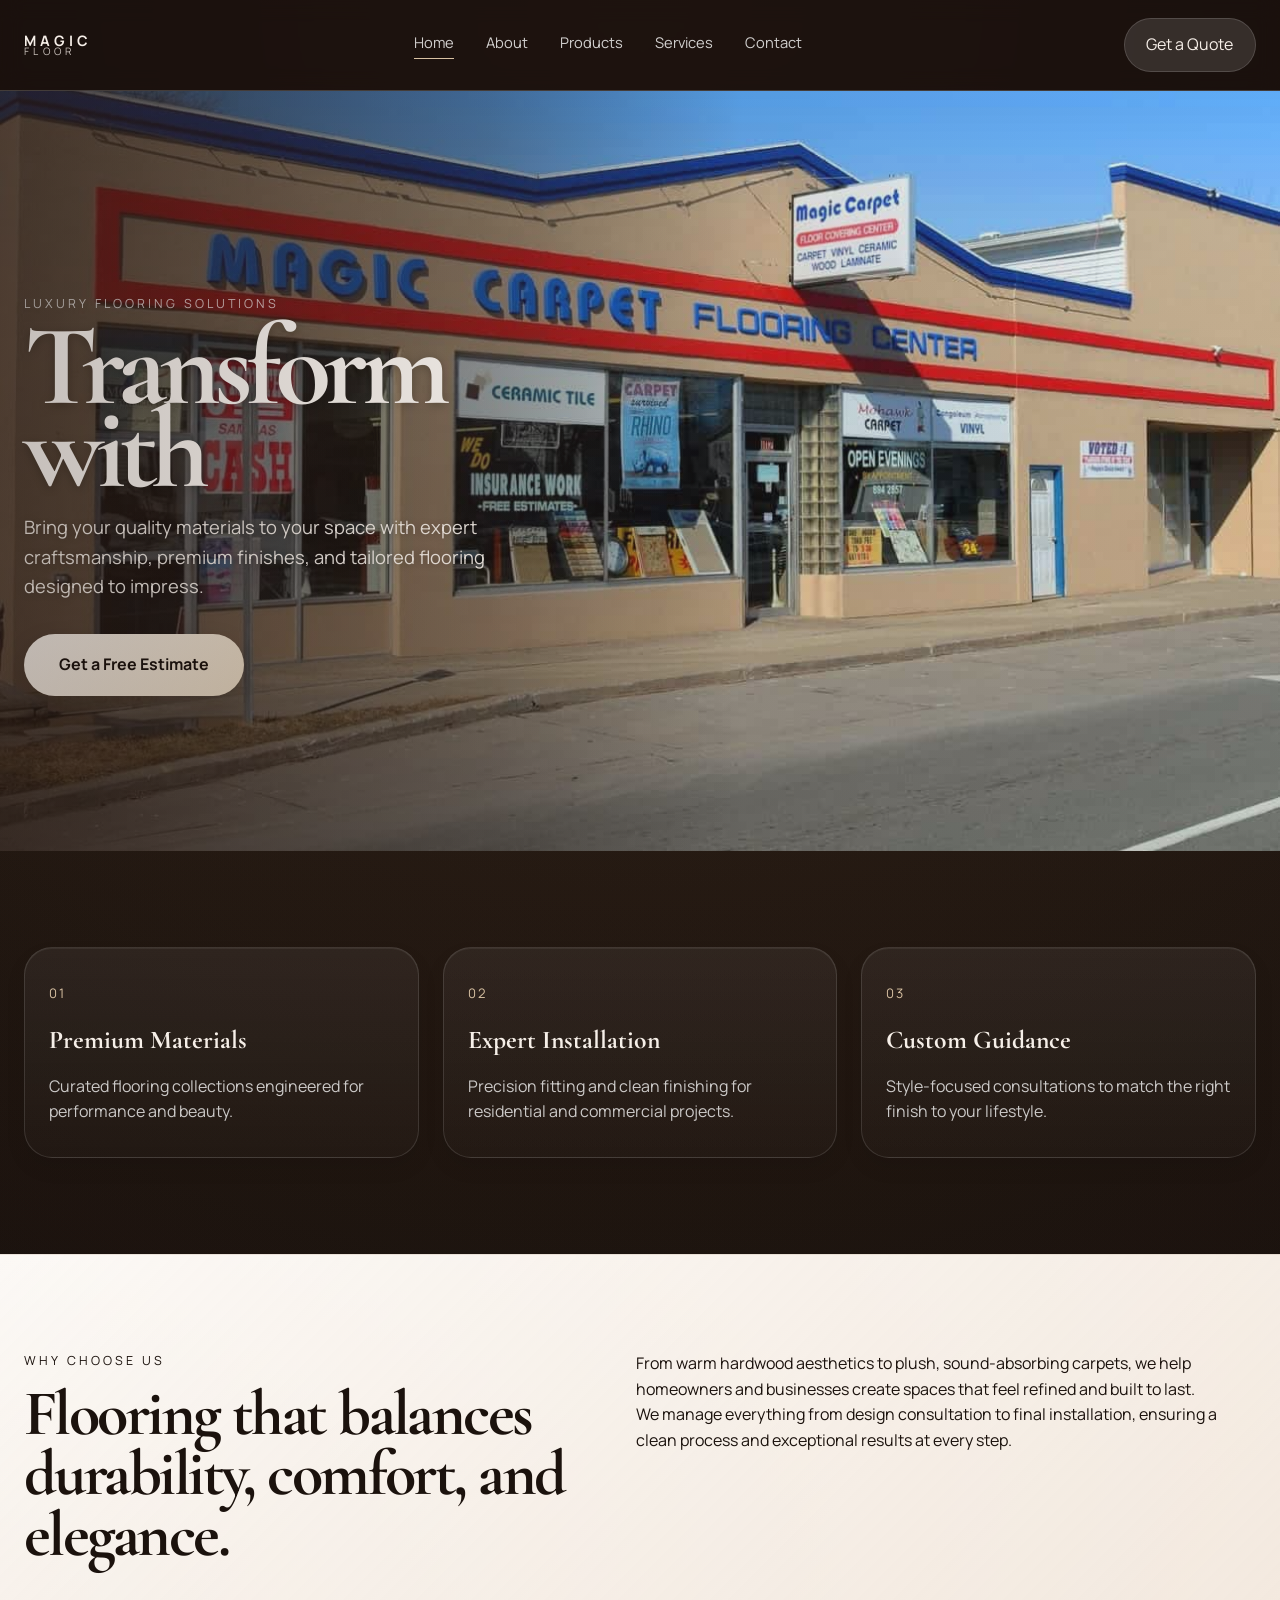
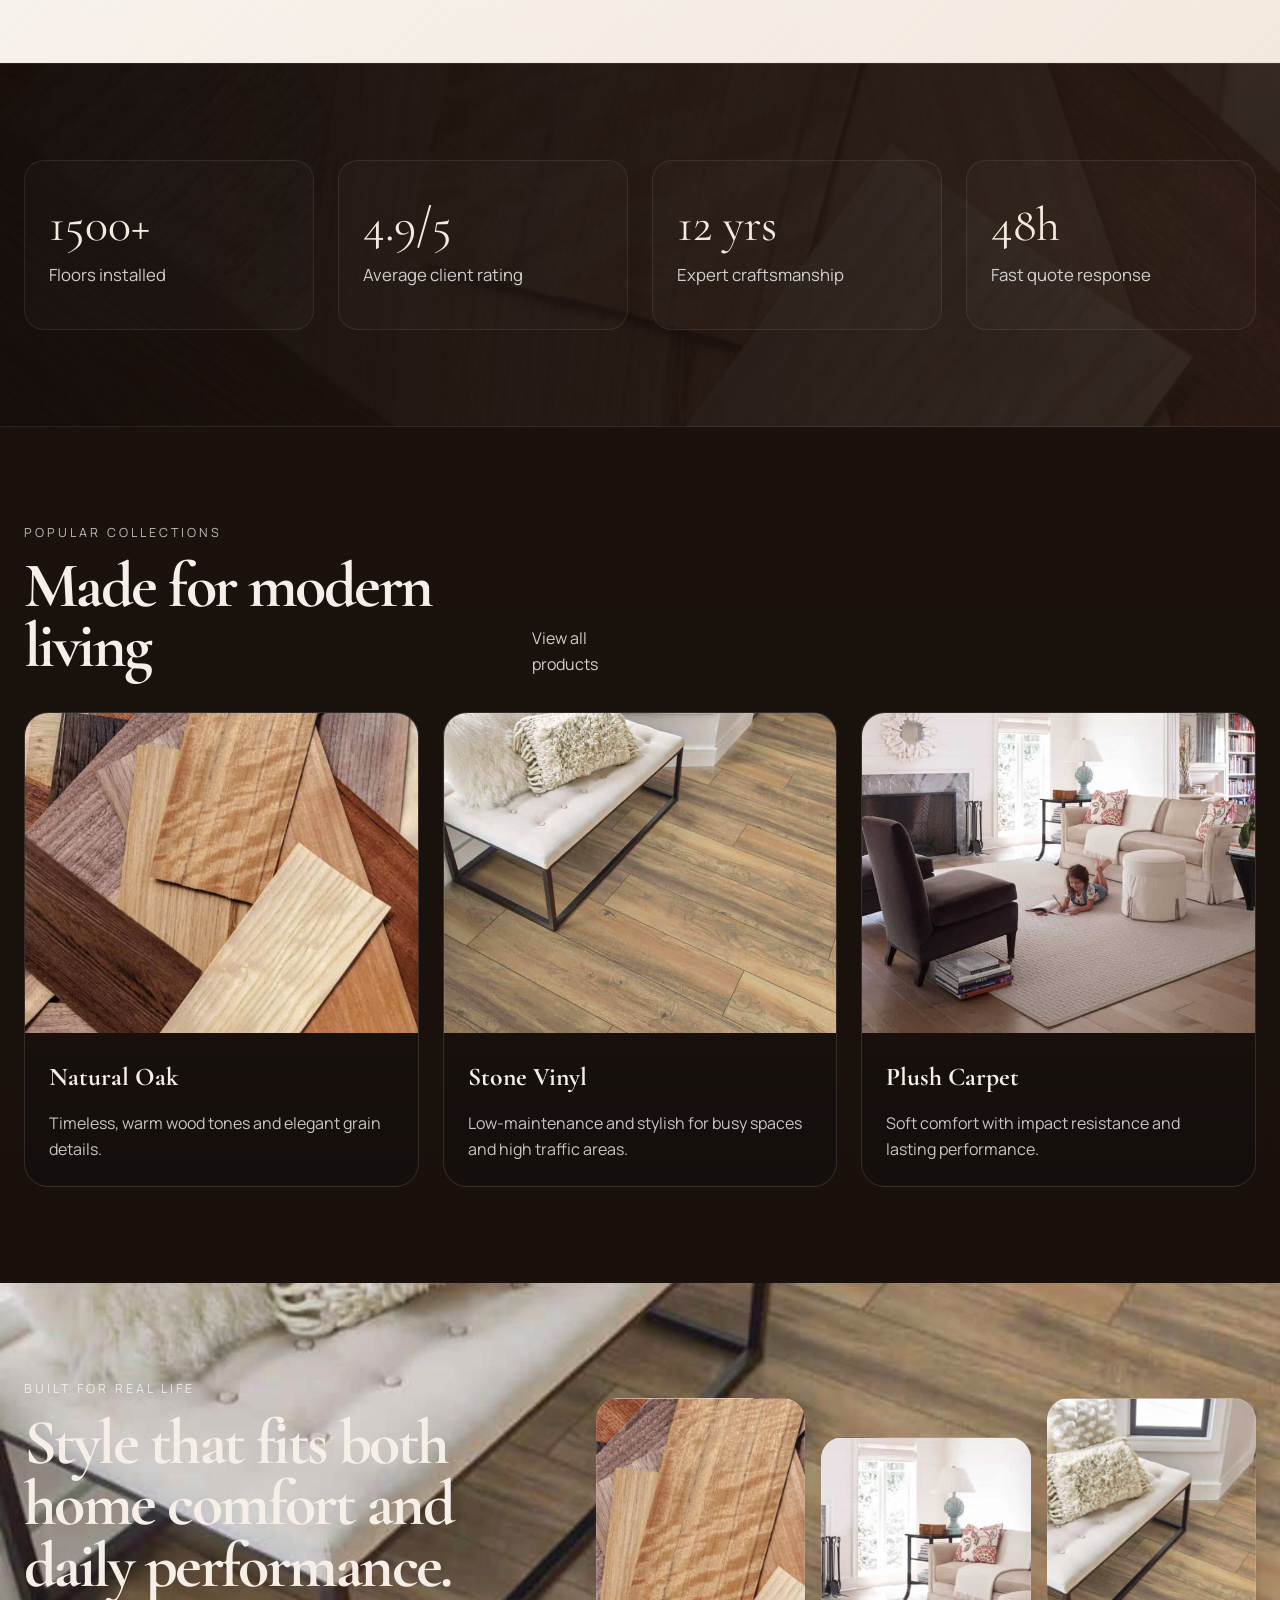
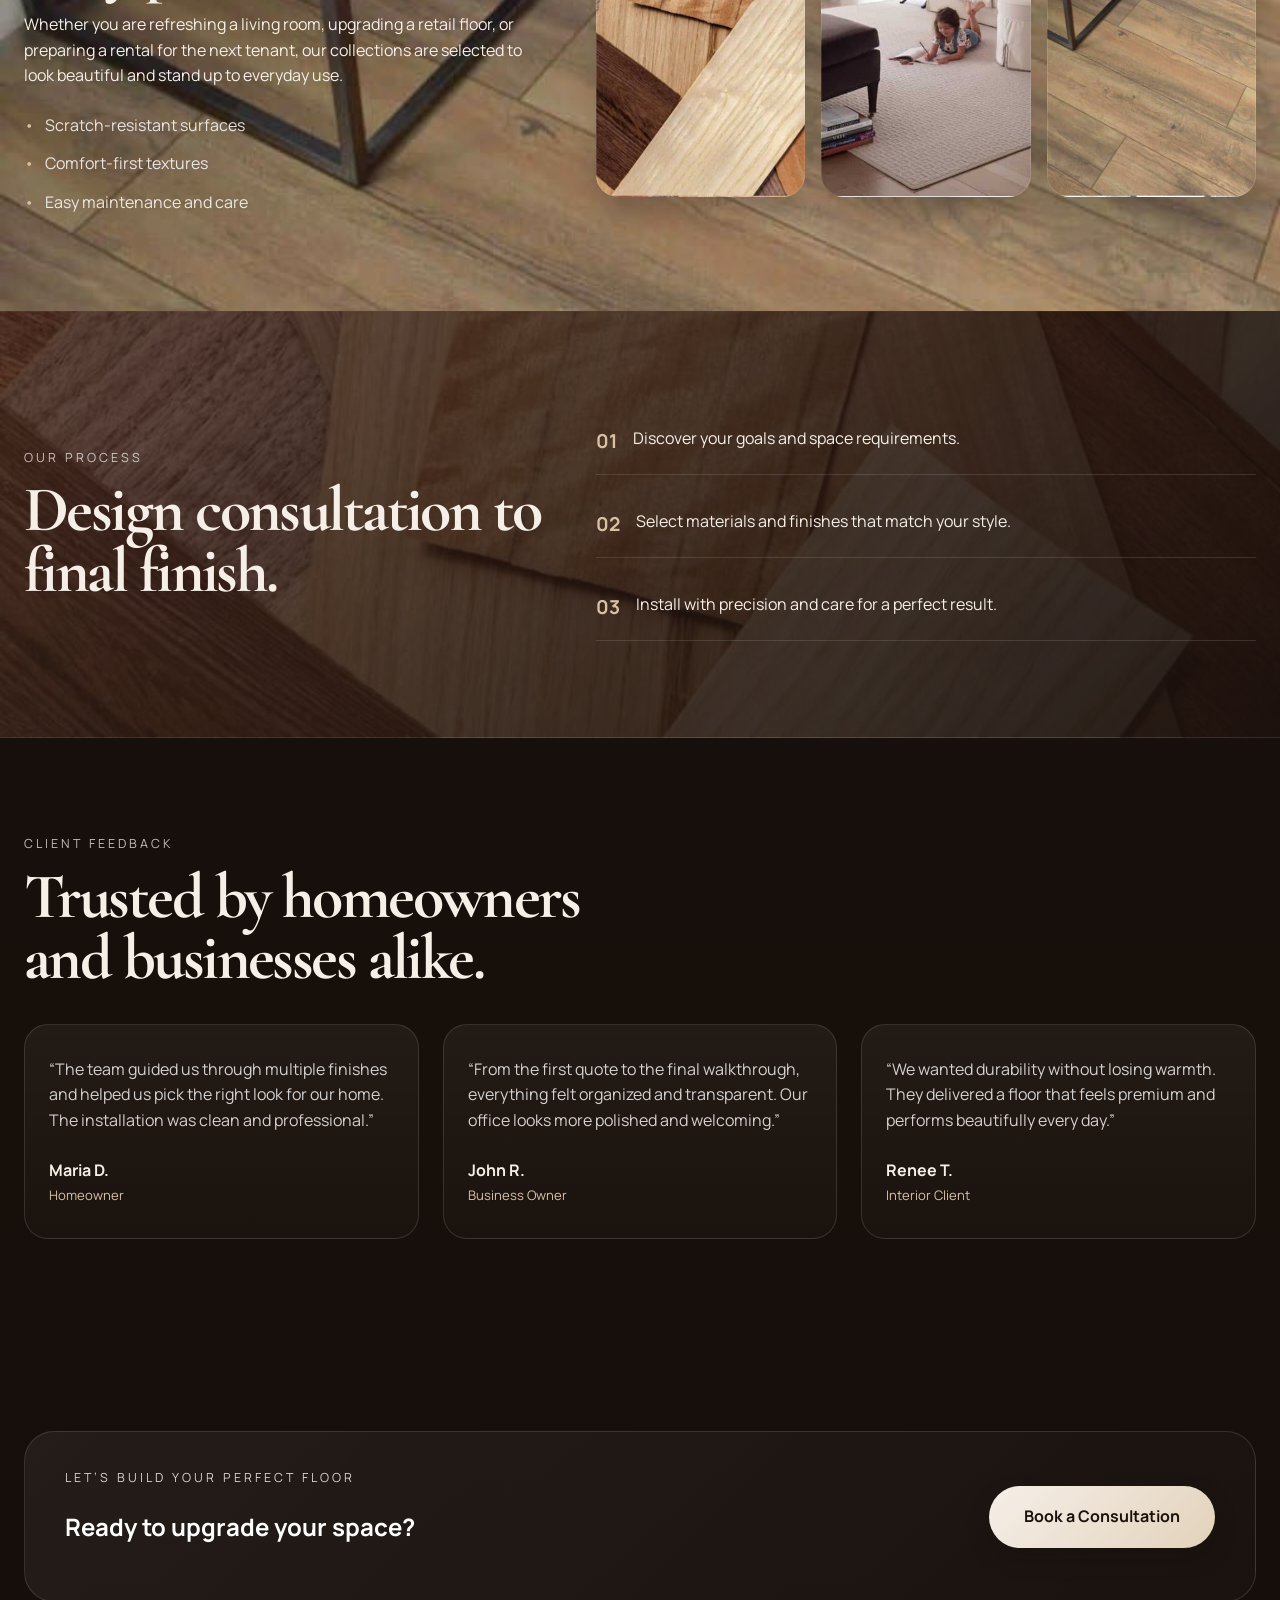
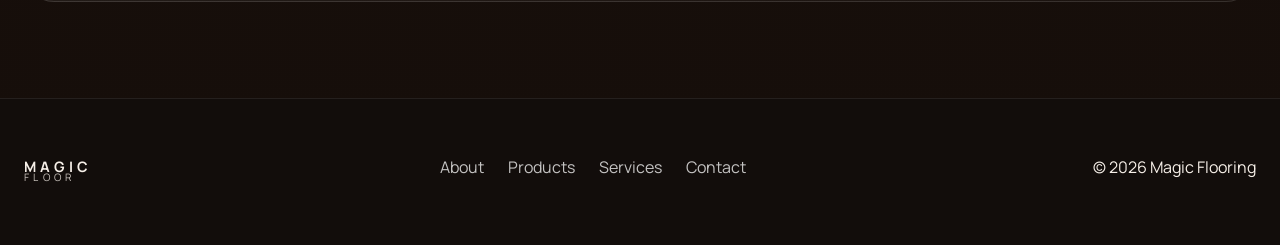
==== index.html @ 4ff49240 "Initial Magic Carpet Flooring website" ====
<!DOCTYPE html>
<html lang="en">
  <head>
    <meta charset="UTF-8" />
    <meta name="viewport" content="width=device-width, initial-scale=1.0" />
    <title>Magic Flooring | Premium Floors for Every Space</title>
    <meta
      name="description"
      content="Magic Flooring offers premium carpet, vinyl, hardwood, and laminate flooring solutions for residential and commercial spaces."
    />
    <link rel="preconnect" href="https://fonts.googleapis.com" />
    <link rel="preconnect" href="https://fonts.gstatic.com" crossorigin />
    <link
      href="https://fonts.googleapis.com/css2?family=Cormorant+Garamond:wght@400;500;600;700&family=Manrope:wght@400;500;600;700;800&display=swap"
      rel="stylesheet"
    />
    <link rel="stylesheet" href="styles.css" />
  </head>
  <body>
    <header class="site-header">
      <div class="container nav-wrap">
        <a href="index.html" class="brand" aria-label="Magic Flooring home">
          <span class="brand-mark">MAGIC</span>
          <span class="brand-sub">FLOOR</span>
        </a>

        <nav class="main-nav" aria-label="Main navigation">
          <a href="index.html" class="active">Home</a>
          <a href="about.html">About</a>
          <a href="products.html">Products</a>
          <a href="services.html">Services</a>
          <a href="contact.html">Contact</a>
        </nav>

        <a href="contact.html" class="button button--small">Get a Quote</a>
      </div>
    </header>

    <main>
      <section class="hero hero--home">
        <div class="container hero-grid">
          <div class="hero-copy">
            <p class="eyebrow">Luxury Flooring Solutions</p>
            <h1>
              Transform<br />
              <span>with</span>
            </h1>
            <p class="lead">
              Bring your quality materials to your space with expert craftsmanship,
              premium finishes, and tailored flooring designed to impress.
            </p>
            <div class="cta-row">
              <a href="contact.html" class="button button--primary">Get a Free Estimate</a>
            </div>
          </div>
          <div class="hero-visual" aria-hidden="true">
            <div class="hero-plate"></div>
          </div>
        </div>
      </section>

      <section class="features">
        <div class="container feature-grid">
          <article class="feature-card">
            <span class="feature-number">01</span>
            <h3>Premium Materials</h3>
            <p>Curated flooring collections engineered for performance and beauty.</p>
          </article>
          <article class="feature-card">
            <span class="feature-number">02</span>
            <h3>Expert Installation</h3>
            <p>Precision fitting and clean finishing for residential and commercial projects.</p>
          </article>
          <article class="feature-card">
            <span class="feature-number">03</span>
            <h3>Custom Guidance</h3>
            <p>Style-focused consultations to match the right finish to your lifestyle.</p>
          </article>
        </div>
      </section>

      <section class="section section--light">
        <div class="container intro-block">
          <div class="section-heading">
            <p class="eyebrow eyebrow--dark">Why choose us</p>
            <h2>Flooring that balances durability, comfort, and elegance.</h2>
          </div>
          <div class="intro-copy">
            <p>
              From warm hardwood aesthetics to plush, sound-absorbing carpets, we help
              homeowners and businesses create spaces that feel refined and built to last.
            </p>
            <p>
              We manage everything from design consultation to final installation, ensuring a
              clean process and exceptional results at every step.
            </p>
          </div>
        </div>
      </section>

      <section class="section stats-strip">
        <div class="container stats-grid">
          <div class="stat-box">
            <span>1500+</span>
            <p>Floors installed</p>
          </div>
          <div class="stat-box">
            <span>4.9/5</span>
            <p>Average client rating</p>
          </div>
          <div class="stat-box">
            <span>12 yrs</span>
            <p>Expert craftsmanship</p>
          </div>
          <div class="stat-box">
            <span>48h</span>
            <p>Fast quote response</p>
          </div>
        </div>
      </section>

      <section class="section">
        <div class="container">
          <div class="section-heading section-heading--split">
            <div>
              <p class="eyebrow">Popular collections</p>
              <h2>Made for modern living</h2>
            </div>
            <a href="products.html" class="text-link">View all products</a>
          </div>

          <div class="product-grid">
            <article class="product-card product-card--wood">
              <div class="product-image"></div>
              <div class="product-copy">
                <h3>Natural Oak</h3>
                <p>Timeless, warm wood tones and elegant grain details.</p>
              </div>
            </article>

            <article class="product-card product-card--stone">
              <div class="product-image"></div>
              <div class="product-copy">
                <h3>Stone Vinyl</h3>
                <p>Low-maintenance and stylish for busy spaces and high traffic areas.</p>
              </div>
            </article>

            <article class="product-card product-card--carpet">
              <div class="product-image"></div>
              <div class="product-copy">
                <h3>Plush Carpet</h3>
                <p>Soft comfort with impact resistance and lasting performance.</p>
              </div>
            </article>
          </div>
        </div>
      </section>

      <section class="section showcase-section">
        <div class="container showcase-grid">
          <div class="showcase-copy">
            <p class="eyebrow">Built for real life</p>
            <h2>Style that fits both home comfort and daily performance.</h2>
            <p>
              Whether you are refreshing a living room, upgrading a retail floor, or
              preparing a rental for the next tenant, our collections are selected to
              look beautiful and stand up to everyday use.
            </p>
            <ul class="mini-list">
              <li>Scratch-resistant surfaces</li>
              <li>Comfort-first textures</li>
              <li>Easy maintenance and care</li>
            </ul>
          </div>

          <div class="showcase-cards">
            <div class="showcase-card showcase-card--one"></div>
            <div class="showcase-card showcase-card--two"></div>
            <div class="showcase-card showcase-card--three"></div>
          </div>
        </div>
      </section>

      <section class="section section--dark">
        <div class="container split-panel">
          <div>
            <p class="eyebrow">Our process</p>
            <h2>Design consultation to final finish.</h2>
          </div>
          <ul class="process-list">
            <li><strong>01</strong> Discover your goals and space requirements.</li>
            <li><strong>02</strong> Select materials and finishes that match your style.</li>
            <li><strong>03</strong> Install with precision and care for a perfect result.</li>
          </ul>
        </div>
      </section>

      <section class="section testimonials-section">
        <div class="container">
          <div class="section-heading section-heading--split">
            <div>
              <p class="eyebrow">Client feedback</p>
              <h2>Trusted by homeowners and businesses alike.</h2>
            </div>
          </div>

          <div class="testimonial-grid">
            <article class="testimonial-card">
              <p>
                “The team guided us through multiple finishes and helped us pick the right
                look for our home. The installation was clean and professional.”
              </p>
              <div class="person">
                <strong>Maria D.</strong>
                <span>Homeowner</span>
              </div>
            </article>

            <article class="testimonial-card">
              <p>
                “From the first quote to the final walkthrough, everything felt organized and
                transparent. Our office looks more polished and welcoming.”
              </p>
              <div class="person">
                <strong>John R.</strong>
                <span>Business Owner</span>
              </div>
            </article>

            <article class="testimonial-card">
              <p>
                “We wanted durability without losing warmth. They delivered a floor that feels
                premium and performs beautifully every day.”
              </p>
              <div class="person">
                <strong>Renee T.</strong>
                <span>Interior Client</span>
              </div>
            </article>
          </div>
        </div>
      </section>

      <section class="section">
        <div class="container cta-banner">
          <div>
            <p class="eyebrow eyebrow--dark">Let’s build your perfect floor</p>
            <h2>Ready to upgrade your space?</h2>
          </div>
          <a href="contact.html" class="button button--primary">Book a Consultation</a>
        </div>
      </section>
    </main>

    <footer class="site-footer">
      <div class="container footer-wrap">
        <div>
          <a href="index.html" class="brand brand--footer">
            <span class="brand-mark">MAGIC</span>
            <span class="brand-sub">FLOOR</span>
          </a>
        </div>

        <div class="footer-links">
          <a href="about.html">About</a>
          <a href="products.html">Products</a>
          <a href="services.html">Services</a>
          <a href="contact.html">Contact</a>
        </div>

        <p>© <span id="year"></span> Magic Flooring</p>
      </div>
    </footer>

    <script src="script.js"></script>
  </body>
</html>
---- styles.css ----
:root {
  --bg-dark: #1b120d;
  --bg-deep: #150d0a;
  --bg-soft: #f4efe9;
  --bg-warm: #e9dcc7;
  --card: rgba(255, 255, 255, 0.08);
  --panel: #efe7df;
  --text: #f6efe8;
  --text-dark: #1b120d;
  --muted: #dccbb7;
  --line: rgba(255, 255, 255, 0.18);
  --gold: #d9c2a3;
  --gold-strong: #cfad7d;
  --accent: #d9c0a0;
  --button: #f4efe8;
  --shadow: rgba(17, 9, 7, 0.28);
  --max-width: 1240px;
}

* {
  box-sizing: border-box;
}

html {
  scroll-behavior: smooth;
}

body {
  margin: 0;
  background:
    radial-gradient(circle at top, rgba(182, 132, 86, 0.18), transparent 29%),
    linear-gradient(180deg, #1d140f 0%, #160e0a 100%);
  color: var(--text);
  font-family: "Manrope", sans-serif;
  line-height: 1.6;
}

a {
  color: inherit;
  text-decoration: none;
}

img {
  max-width: 100%;
  display: block;
}

button,
input,
select,
textarea {
  font: inherit;
}

.container {
  width: min(var(--max-width), calc(100% - 3rem));
  margin: 0 auto;
}

.narrow {
  max-width: 900px;
}

.site-header {
  position: sticky;
  top: 0;
  z-index: 20;
  background: rgba(20, 12, 10, 0.72);
  backdrop-filter: blur(10px);
  border-bottom: 1px solid var(--line);
}

.nav-wrap {
  display: flex;
  align-items: center;
  justify-content: space-between;
  min-height: 90px;
  gap: 1.5rem;
}

.brand {
  display: inline-flex;
  flex-direction: column;
  line-height: 0.85;
  letter-spacing: 0.08em;
}

.brand-mark {
  font-size: clamp(0.9rem, 1vw, 1.15rem);
  font-weight: 700;
  letter-spacing: 0.28em;
}

.brand-sub {
  font-size: clamp(0.52rem, 0.8vw, 0.7rem);
  letter-spacing: 0.42em;
  opacity: 0.8;
}

.main-nav {
  display: flex;
  align-items: center;
  gap: 2rem;
  font-size: 0.92rem;
  color: rgba(255, 255, 255, 0.8);
}

.main-nav a {
  position: relative;
  padding-bottom: 4px;
}

.main-nav a::after {
  content: "";
  position: absolute;
  left: 0;
  bottom: 0;
  width: 100%;
  height: 1px;
  background: var(--gold);
  transform: scaleX(0);
  transform-origin: center;
  transition: transform 0.2s ease;
}

.main-nav a:hover::after,
.main-nav a.active::after {
  transform: scaleX(1);
}

.main-nav a:hover,
.footer-links a:hover,
.text-link:hover {
  color: var(--gold);
}

.button {
  display: inline-flex;
  align-items: center;
  justify-content: center;
  border-radius: 999px;
  transition: transform 0.2s ease, box-shadow 0.2s ease, background 0.2s ease;
  cursor: pointer;
}

.button:hover {
  transform: translateY(-2px) scale(1.01);
  box-shadow: 0 16px 28px rgba(18, 10, 7, 0.18);
}

.button--small {
  padding: 0.8rem 1.35rem;
  background: rgba(255, 255, 255, 0.12);
  border: 1px solid rgba(255, 255, 255, 0.15);
}

.button--small:hover {
  background: rgba(219, 184, 142, 0.16);
}

.button--primary {
  background: linear-gradient(135deg, #f6efe8 0%, #e2d2bb 100%);
  color: var(--text-dark);
  font-weight: 700;
  padding: 1.15rem 2.2rem;
  box-shadow: 0 10px 24px rgba(15, 9, 7, 0.18);
}

.button--primary:hover {
  background: linear-gradient(135deg, #ffffff 0%, #ebd7b5 100%);
}

.eyebrow {
  margin: 0 0 0.8rem;
  font-size: 0.78rem;
  letter-spacing: 0.24em;
  text-transform: uppercase;
  color: rgba(255, 255, 255, 0.72);
}

.eyebrow--dark {
  color: rgba(27, 18, 13, 0.68);
}

.hero {
  position: relative;
  overflow: hidden;
  background:
    linear-gradient(90deg, rgba(43, 28, 21, 0.72), rgba(39, 28, 22, 0.4) 38%, rgba(39, 28, 22, 0.12) 58%, rgba(39, 28, 22, 0.02)),
    linear-gradient(180deg, rgba(255, 255, 255, 0.08), rgba(17, 10, 8, 0.12)),
    url("assets/storefront.jpg") center/cover no-repeat;
  min-height: 760px;
}

.hero::before {
  content: "";
  position: absolute;
  inset: 0;
  background: linear-gradient(90deg, rgba(28, 18, 15, 0.26), transparent 58%);
  pointer-events: none;
}

.hero-grid {
  display: grid;
  align-items: center;
  grid-template-columns: 1.1fr 0.9fr;
  min-height: 760px;
  gap: 3rem;
}

.hero-copy {
  max-width: 560px;
  padding-top: 3rem;
}

.hero-copy h1 {
  margin: 0;
  font-family: "Cormorant Garamond", serif;
  font-size: clamp(5rem, 9vw, 10.5rem);
  line-height: 0.7;
  letter-spacing: -0.06em;
  font-weight: 700;
  color: #fffaf5;
  text-shadow: 0 2px 10px rgba(14, 9, 7, 0.28);
}

.hero-copy h1 span {
  display: inline-block;
  margin-top: 0.2rem;
}

.lead {
  max-width: 540px;
  margin-top: 1.4rem;
  color: rgba(255, 248, 242, 0.92);
  font-size: 1.15rem;
  text-shadow: 0 1px 8px rgba(14, 9, 7, 0.24);
}

.cta-row {
  margin-top: 2rem;
}

.hero-visual {
  position: relative;
  display: flex;
  justify-content: center;
  align-items: flex-end;
  min-height: 560px;
  opacity: 0;
  pointer-events: none;
}

.hero-plate {
  display: none;
}

.features,
.section {
  position: relative;
  padding: 6rem 0;
}

.features {
  background: linear-gradient(180deg, rgba(26, 18, 14, 0.15), rgba(26, 18, 14, 0.35));
}

.feature-grid,
.values-grid,
.services-grid {
  display: grid;
  grid-template-columns: repeat(3, minmax(0, 1fr));
  gap: 1.5rem;
}

.feature-card,
.value-card,
.service-card {
  background: linear-gradient(180deg, rgba(255, 255, 255, 0.06), rgba(255, 255, 255, 0.02));
  border: 1px solid rgba(255, 255, 255, 0.12);
  border-radius: 28px;
  padding: 2rem 1.5rem;
  box-shadow: inset 0 1px 0 rgba(255, 255, 255, 0.06), 0 10px 20px rgba(15, 9, 7, 0.08);
  transition: transform 0.25s ease, box-shadow 0.25s ease, border-color 0.25s ease;
}

.feature-card:hover,
.value-card:hover,
.service-card:hover,
.product-card:hover,
.catalog-card:hover,
.contact-form:hover,
.info-card:hover,
.cta-banner:hover {
  transform: translateY(-6px);
  border-color: rgba(217, 194, 163, 0.65);
  box-shadow: 0 22px 38px rgba(0, 0, 0, 0.16);
}

.feature-number {
  display: inline-block;
  margin-bottom: 1rem;
  font-size: 0.82rem;
  letter-spacing: 0.16em;
  color: var(--gold);
}

.feature-card h3,
.value-card h3,
.service-card h3,
.product-copy h3,
.catalog-card h3,
.info-card h3 {
  margin: 0 0 0.8rem;
  font-size: clamp(1.5rem, 2vw, 2.05rem);
  font-family: "Cormorant Garamond", serif;
  font-weight: 700;
}

.feature-card p,
.value-card p,
.service-card p,
.product-copy p,
.catalog-card p,
.intro-copy p,
.contact-info li,
.service-process li,
.info-card p {
  margin: 0;
  color: rgba(255, 255, 255, 0.76);
}

.section--light {
  background:
    linear-gradient(135deg, rgba(255, 255, 255, 0.58), rgba(243, 233, 223, 0.94)),
    linear-gradient(180deg, #f7f0e8 0%, #efe3d6 100%);
  color: var(--text-dark);
  border-top: 1px solid rgba(90, 64, 40, 0.08);
  border-bottom: 1px solid rgba(90, 64, 40, 0.08);
}

.section--light p,
.section--light li,
.section--light h2,
.section--light h3 {
  color: var(--text-dark);
}

.stats-strip {
  background:
    linear-gradient(90deg, rgba(20, 13, 10, 0.96), rgba(33, 22, 17, 0.9)),
    url("assets/wood-samples.jpg") center/cover no-repeat;
  border-top: 1px solid rgba(255, 255, 255, 0.08);
  border-bottom: 1px solid rgba(255, 255, 255, 0.08);
}

.stats-grid {
  display: grid;
  grid-template-columns: repeat(4, minmax(0, 1fr));
  gap: 1.5rem;
}

.stat-box {
  padding: 2.5rem 1.5rem;
  background: rgba(255, 255, 255, 0.02);
  border: 1px solid rgba(255, 255, 255, 0.08);
  border-radius: 20px;
  text-align: left;
  transition: transform 0.25s ease, border-color 0.25s ease, box-shadow 0.25s ease;
}

.stat-box:hover {
  transform: translateY(-4px);
  border-color: rgba(217, 194, 163, 0.6);
  box-shadow: 0 18px 30px rgba(0, 0, 0, 0.18);
}

.stat-box span {
  display: block;
  font-size: clamp(2.1rem, 4vw, 3rem);
  font-family: "Cormorant Garamond", serif;
  color: #f4ebdf;
  line-height: 1;
  margin-bottom: 0.8rem;
}

.stat-box p {
  margin: 0;
  color: rgba(255, 255, 255, 0.78);
  font-size: 1.05rem;
}

.intro-block {
  display: grid;
  grid-template-columns: 1fr 1.1fr;
  gap: 3rem;
  align-items: start;
}

.section-heading {
  max-width: 620px;
}

.section-heading h2,
.service-process h2,
.split-panel h2,
.page-hero h1,
.contact-info h3 {
  margin: 0;
  font-family: "Cormorant Garamond", serif;
  font-size: clamp(2.8rem, 5vw, 4.5rem);
  line-height: 0.95;
  letter-spacing: -0.04em;
}

.section-heading--split {
  display: flex;
  align-items: end;
  justify-content: space-between;
  gap: 1rem;
  margin-bottom: 2.2rem;
}

.text-link {
  color: var(--text);
  opacity: 0.85;
}

.product-grid {
  display: grid;
  grid-template-columns: repeat(3, minmax(0, 1fr));
  gap: 1.5rem;
}

.product-card,
.catalog-card {
  overflow: hidden;
  background: linear-gradient(180deg, rgba(31, 22, 17, 0.94), rgba(20, 14, 12, 1));
  border: 1px solid rgba(255, 255, 255, 0.12);
  border-radius: 24px;
  transition: transform 0.25s ease, box-shadow 0.25s ease, border-color 0.25s ease;
}

.product-image {
  height: 320px;
  background-size: cover;
  background-position: center;
  transition: transform 0.35s ease, filter 0.35s ease;
}

.product-card:hover .product-image,
.catalog-card:hover .catalog-visual {
  transform: scale(1.04);
  filter: saturate(1.08);
}

.product-card--wood .product-image {
  background-image: url("assets/wood-samples.jpg");
}

.product-card--stone .product-image {
  background-image: url("assets/laminate-closeup.jpg");
}

.product-card--carpet .product-image {
  background-image: url("assets/living-room-rug.jpg");
}

.product-copy {
  padding: 1.5rem;
}

.section--dark {
  background:
    linear-gradient(135deg, rgba(53, 32, 22, 0.68), rgba(23, 15, 12, 0.94)),
    url("assets/wood-samples.jpg") center/cover no-repeat;
  color: var(--text);
  border-top: 1px solid rgba(255, 255, 255, 0.08);
  border-bottom: 1px solid rgba(255, 255, 255, 0.08);
}

.split-panel {
  display: grid;
  grid-template-columns: 0.9fr 1.1fr;
  gap: 2rem;
  align-items: center;
}

.process-list {
  list-style: none;
  margin: 0;
  padding: 0;
  display: grid;
  gap: 1rem;
}

.process-list li {
  display: flex;
  gap: 1rem;
  align-items: start;
  padding: 1.1rem 0;
  border-bottom: 1px solid rgba(255, 255, 255, 0.12);
}

.process-list strong {
  color: var(--gold);
  font-size: 1.2rem;
}

.cta-banner {
  display: flex;
  align-items: center;
  justify-content: space-between;
  gap: 2rem;
  padding: 2.2rem 2.5rem;
  border-radius: 30px;
  background: linear-gradient(135deg, rgba(255, 255, 255, 0.06), rgba(255, 255, 255, 0.02));
  border: 1px solid rgba(255, 255, 255, 0.12);
  color: #fff;
  transition: transform 0.25s ease, box-shadow 0.25s ease, border-color 0.25s ease;
}

.cta-banner .eyebrow {
  color: rgba(255, 255, 255, 0.8);
}

.cta-banner h2 {
  color: #fff;
}

.site-footer {
  padding: 2.5rem 0 3rem;
  background: #120d0b;
  border-top: 1px solid rgba(255, 255, 255, 0.08);
}

.footer-wrap {
  display: flex;
  align-items: center;
  justify-content: space-between;
  gap: 1.5rem;
}

.footer-links {
  display: flex;
  align-items: center;
  gap: 1.5rem;
  color: rgba(255, 255, 255, 0.75);
}

.page-hero {
  position: relative;
  padding: 7rem 0 4rem;
  background:
    linear-gradient(135deg, rgba(22, 14, 10, 0.82), rgba(22, 14, 10, 0.58)),
    url("assets/living-room-rug.jpg") center/cover no-repeat;
  border-bottom: 1px solid rgba(255, 255, 255, 0.08);
}

.page-hero::before {
  content: "";
  position: absolute;
  inset: 0;
  background: linear-gradient(90deg, rgba(196, 144, 94, 0.06), transparent 35%, rgba(196, 144, 94, 0.12));
}

.page-hero > .container {
  position: relative;
  z-index: 1;
}

.page-hero h1 {
  max-width: 760px;
}

.two-column,
.contact-layout {
  display: grid;
  grid-template-columns: 0.9fr 1.1fr;
  gap: 2.5rem;
  align-items: start;
}

.values-grid {
  grid-template-columns: repeat(3, minmax(0, 1fr));
}

.metrics-grid {
  display: grid;
  grid-template-columns: repeat(3, minmax(0, 1fr));
  gap: 2rem;
}

.metrics-grid span {
  display: block;
  font-size: clamp(2.5rem, 5vw, 4rem);
  font-family: "Cormorant Garamond", serif;
  color: var(--gold);
  line-height: 1;
  margin-bottom: 0.8rem;
}

.showcase-section {
  background:
    linear-gradient(180deg, rgba(30, 22, 18, 0.1), rgba(30, 22, 18, 0.2)),
    url("assets/laminate-closeup.jpg") center/cover no-repeat;
}

.showcase-grid {
  display: grid;
  grid-template-columns: 0.9fr 1.1fr;
  gap: 2rem;
  align-items: center;
}

.showcase-copy {
  max-width: 520px;
}

.showcase-copy h2 {
  margin: 0 0 1rem;
  font-family: "Cormorant Garamond", serif;
  font-size: clamp(2.8rem, 5vw, 4.2rem);
  line-height: 0.96;
  letter-spacing: -0.04em;
}

.mini-list {
  list-style: none;
  padding: 0;
  margin: 1.5rem 0 0;
  display: grid;
  gap: 0.8rem;
  color: rgba(255, 255, 255, 0.84);
}

.mini-list li::before {
  content: "•";
  color: var(--gold);
  margin-right: 0.7rem;
}

.showcase-cards {
  display: grid;
  grid-template-columns: repeat(3, minmax(0, 1fr));
  gap: 1rem;
}

.showcase-card {
  min-height: 360px;
  border-radius: 22px;
  background-size: cover;
  background-position: center;
  border: 1px solid rgba(255, 255, 255, 0.12);
  box-shadow: 0 20px 30px rgba(0, 0, 0, 0.18);
  transition: transform 0.3s ease, box-shadow 0.3s ease;
}

.showcase-card:hover {
  transform: translateY(-6px);
  box-shadow: 0 24px 36px rgba(0, 0, 0, 0.22);
}

.showcase-card--one {
  background-image: url("assets/wood-samples.jpg");
}

.showcase-card--two {
  background-image: url("assets/living-room-rug.jpg");
  margin-top: 2.4rem;
}

.showcase-card--three {
  background-image: url("assets/laminate-closeup.jpg");
}

.product-list {
  display: grid;
  gap: 1.5rem;
}

.catalog-card {
  display: grid;
  grid-template-columns: minmax(200px, 320px) 1fr;
  min-height: 220px;
}

.catalog-visual {
  min-height: 220px;
  background-size: cover;
  background-position: center;
}

.catalog-visual--oak {
  background-image: url("assets/wood-samples.jpg");
}

.catalog-visual--vinyl {
  background-image: url("assets/laminate-closeup.jpg");
}

.catalog-visual--laminate {
  background-image: url("assets/wood-samples.jpg");
}

.catalog-visual--carpet {
  background-image: url("assets/living-room-rug.jpg");
}

.catalog-card > div:last-child {
  padding: 2rem 1.5rem;
}

.services-grid {
  grid-template-columns: repeat(2, minmax(0, 1fr));
}

.service-process {
  display: grid;
  grid-template-columns: 0.9fr 1.1fr;
  gap: 2rem;
  align-items: start;
}

.service-process ol {
  margin: 0;
  padding-left: 1.4rem;
  display: grid;
  gap: 1rem;
  color: rgba(255, 255, 255, 0.8);
}

.testimonial-grid {
  display: grid;
  grid-template-columns: repeat(3, minmax(0, 1fr));
  gap: 1.5rem;
}

.testimonial-card {
  padding: 2rem 1.5rem;
  background: linear-gradient(180deg, rgba(255, 255, 255, 0.05), rgba(255, 255, 255, 0.02));
  border: 1px solid rgba(255, 255, 255, 0.12);
  border-radius: 24px;
  transition: transform 0.25s ease, box-shadow 0.25s ease, border-color 0.25s ease;
}

.testimonial-card:hover {
  transform: translateY(-4px);
  border-color: rgba(217, 194, 163, 0.7);
  box-shadow: 0 22px 30px rgba(0, 0, 0, 0.12);
}

.testimonial-card p {
  margin: 0 0 1.5rem;
  color: rgba(255, 255, 255, 0.8);
}

.person {
  display: grid;
  gap: 0.15rem;
}

.person strong {
  color: var(--text);
}

.person span {
  color: var(--gold);
  font-size: 0.82rem;
}

.contact-form,
.info-card {
  padding: 2rem;
  background: linear-gradient(180deg, rgba(255, 255, 255, 0.05), rgba(255, 255, 255, 0.02));
  border: 1px solid rgba(255, 255, 255, 0.12);
  border-radius: 24px;
  transition: transform 0.25s ease, box-shadow 0.25s ease, border-color 0.25s ease;
}

.contact-form {
  display: grid;
  gap: 1.25rem;
}

.field-row {
  display: grid;
  grid-template-columns: 1fr 1fr;
  gap: 1rem;
}

label {
  display: grid;
  gap: 0.45rem;
  font-size: 0.9rem;
  color: rgba(255, 255, 255, 0.8);
}

input,
select,
textarea {
  width: 100%;
  border: 1px solid rgba(255, 255, 255, 0.15);
  border-radius: 14px;
  background: rgba(255, 255, 255, 0.03);
  color: var(--text);
  padding: 0.9rem 1rem;
}

textarea {
  resize: vertical;
  min-height: 140px;
}

.info-card ul {
  list-style: none;
  padding: 0;
  margin: 1.5rem 0 0;
  display: grid;
  gap: 0.8rem;
}

@media (max-width: 980px) {
  .hero-grid,
  .intro-block,
  .split-panel,
  .two-column,
  .service-process,
  .contact-layout,
  .product-grid,
  .feature-grid,
  .values-grid,
  .services-grid,
  .metrics-grid {
    grid-template-columns: 1fr;
  }

  .nav-wrap,
  .footer-wrap,
  .cta-banner,
  .section-heading--split {
    flex-direction: column;
    align-items: flex-start;
  }

  .main-nav {
    flex-wrap: wrap;
    gap: 0.8rem 1.2rem;
  }

  .hero {
    min-height: 620px;
  }

  .hero-grid {
    min-height: 620px;
    padding-top: 2rem;
  }
}

@media (max-width: 620px) {
  .container {
    width: min(var(--max-width), calc(100% - 1.25rem));
  }

  .site-header {
    position: static;
  }

  .nav-wrap {
    padding: 1rem 0;
  }

  .main-nav {
    font-size: 0.82rem;
  }

  .brand-mark {
    letter-spacing: 0.18em;
  }

  .hero-copy h1 {
    font-size: clamp(3.7rem, 18vw, 6rem);
  }

  .feature-card,
  .value-card,
  .service-card,
  .contact-form,
  .info-card {
    padding: 1.4rem 1rem;
  }

  .catalog-card {
    grid-template-columns: 1fr;
  }

  .field-row {
    grid-template-columns: 1fr;
  }
}
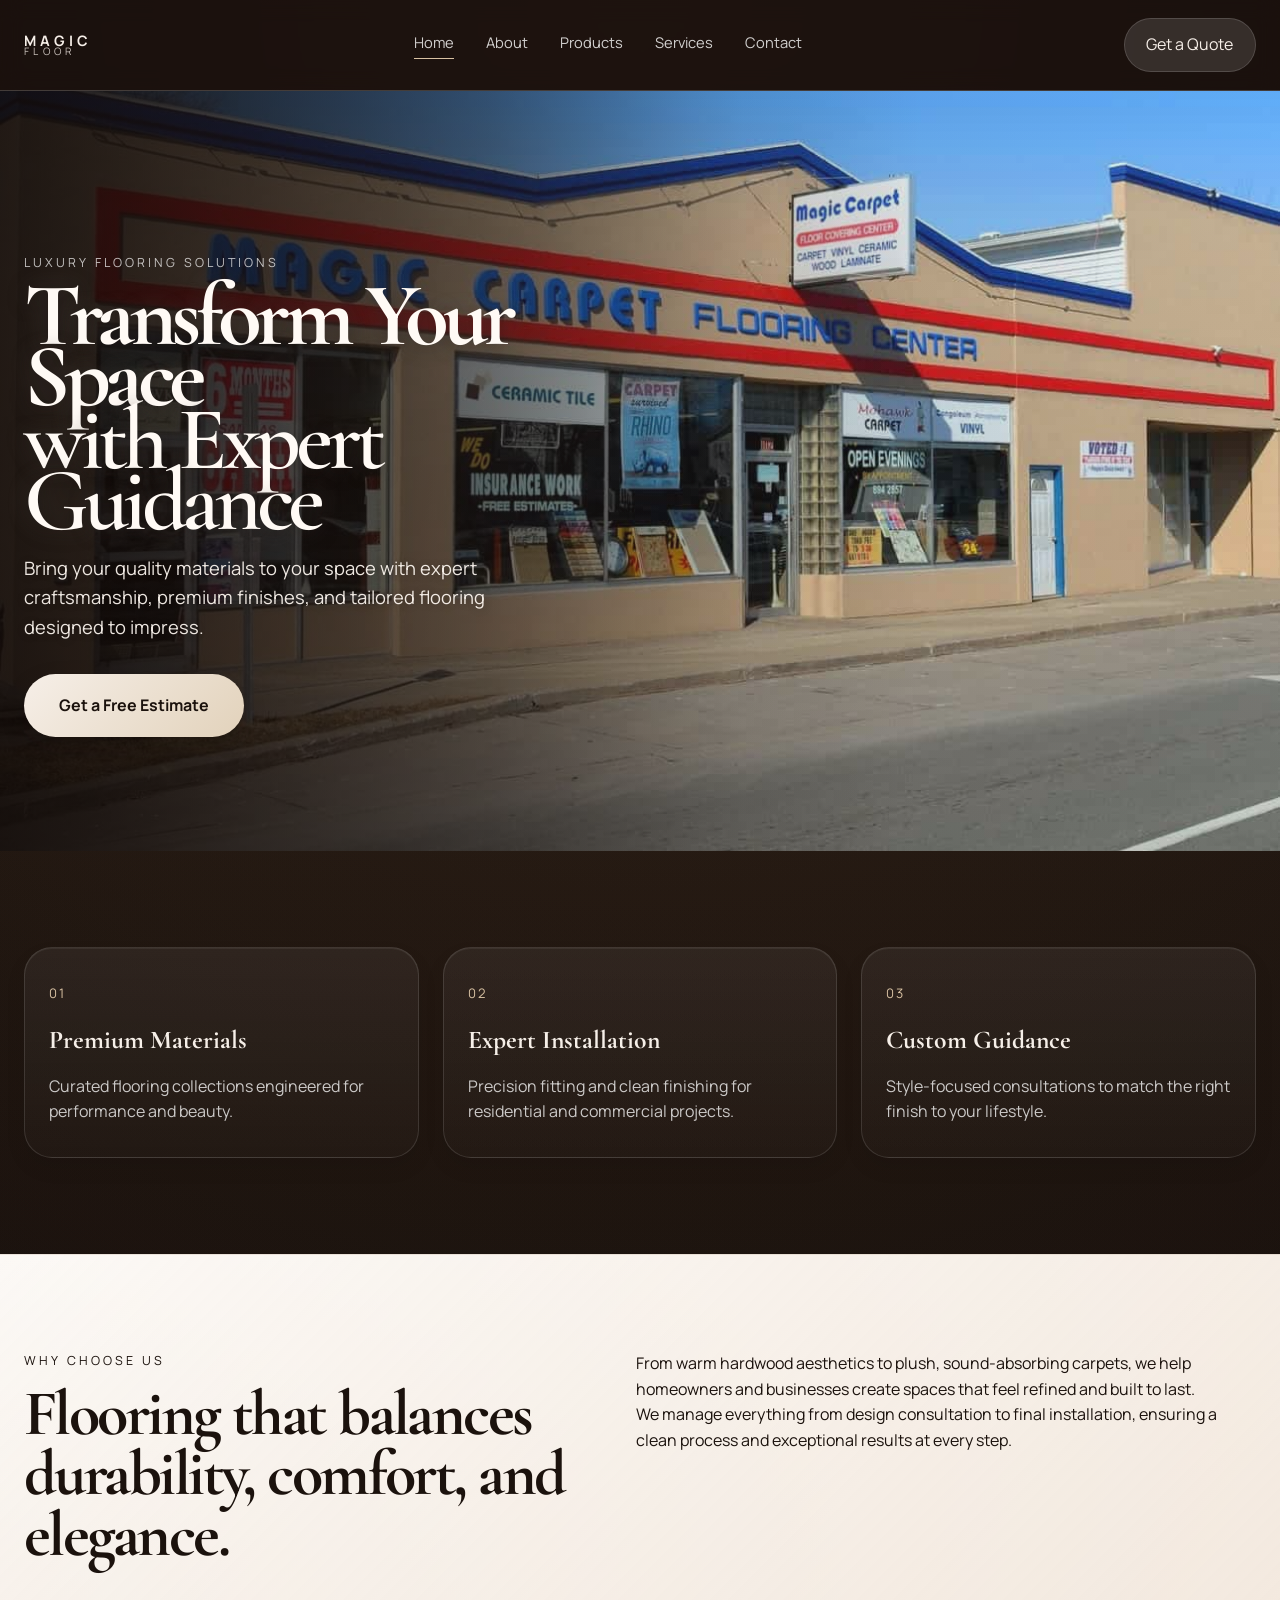
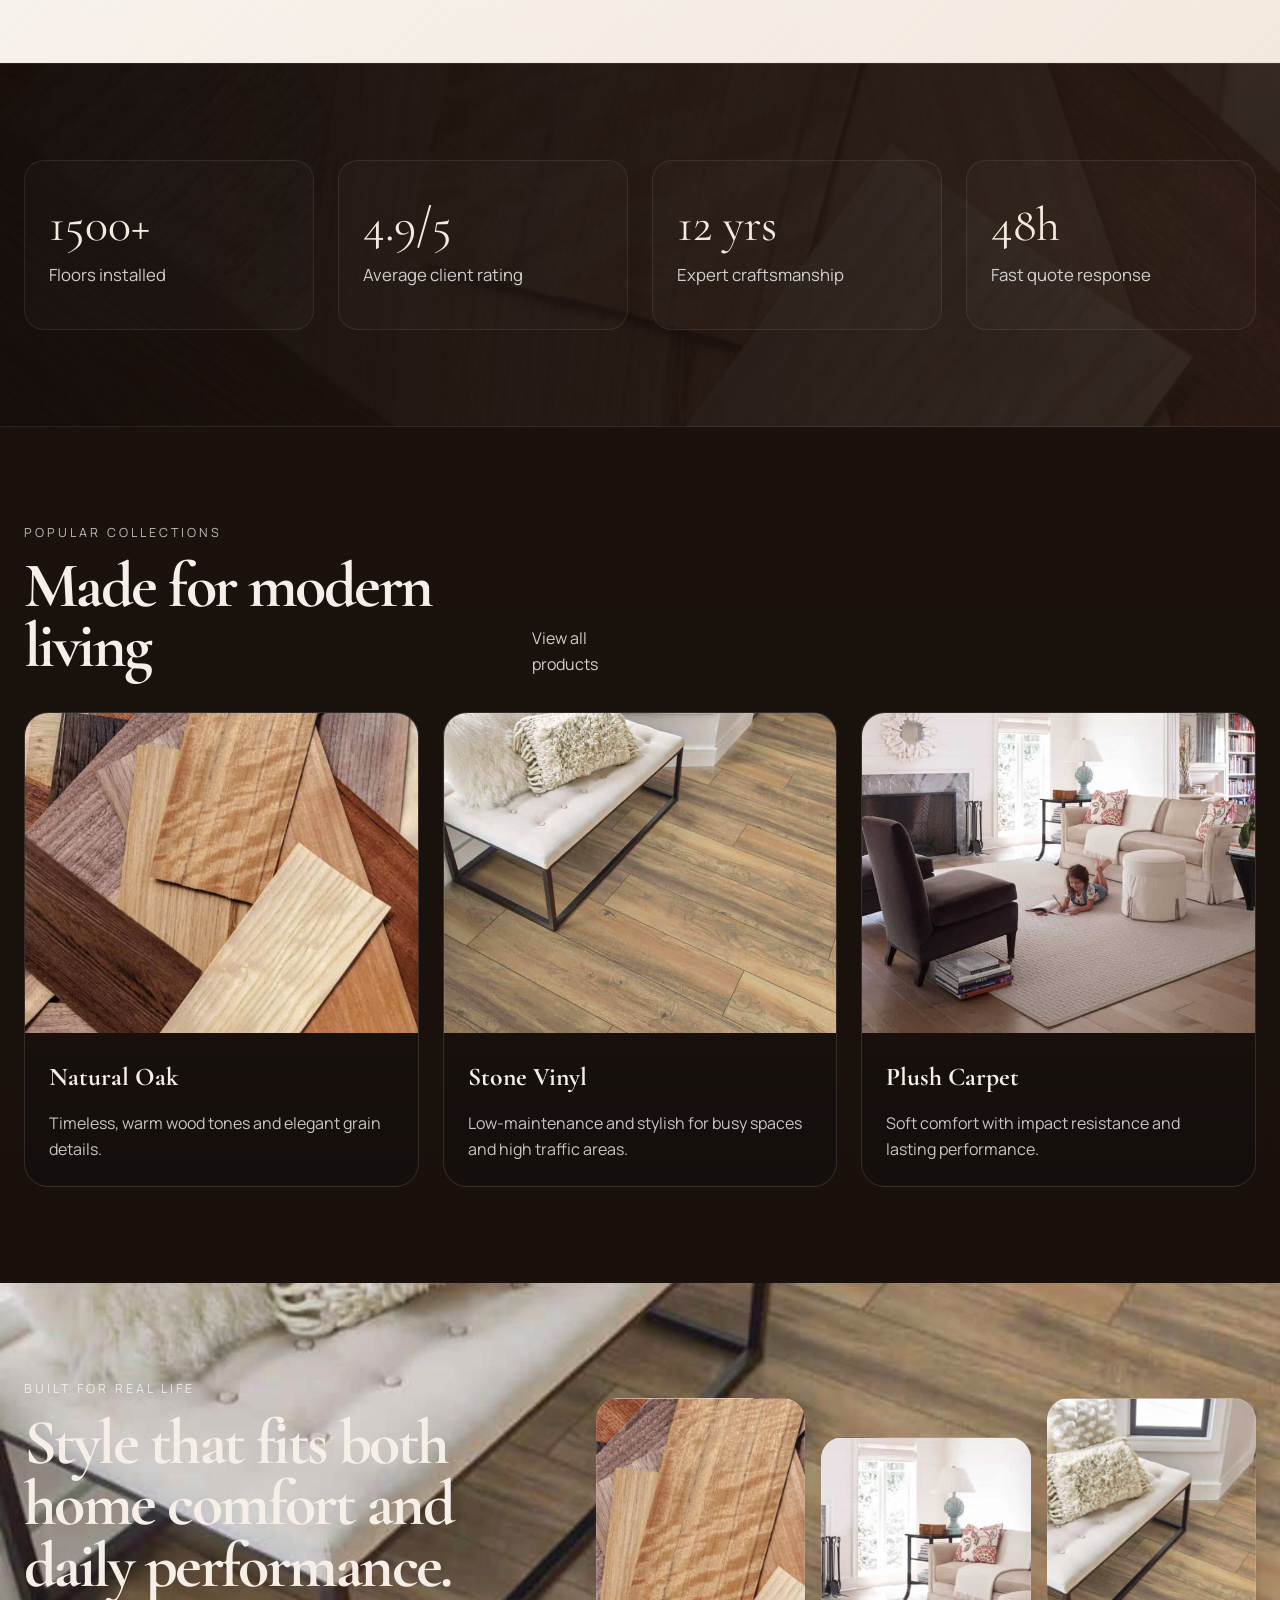
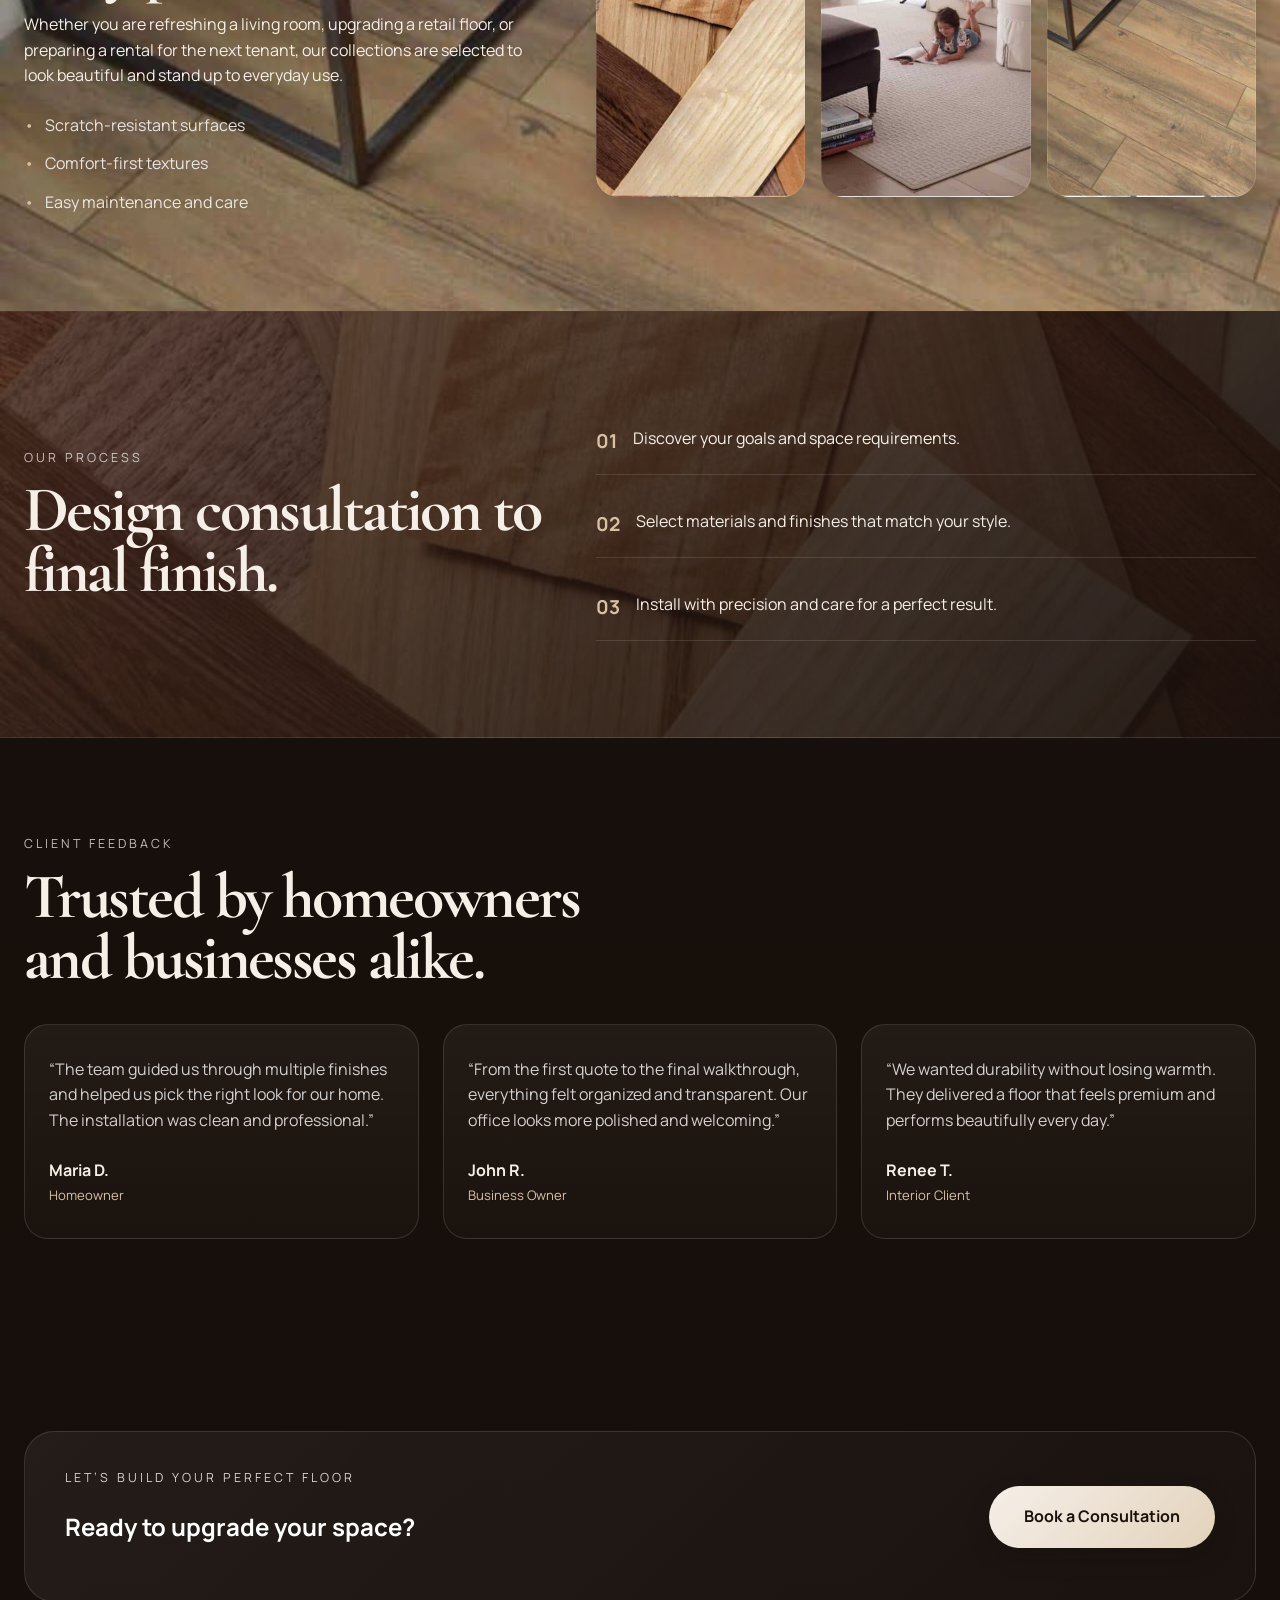
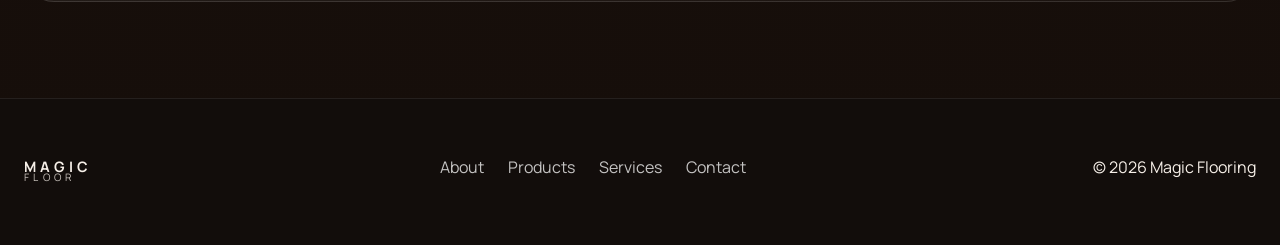
==== commit a4506310: "Update website" ====
--- a/index.html
+++ b/index.html
@@ -42,8 +42,8 @@
           <div class="hero-copy">
             <p class="eyebrow">Luxury Flooring Solutions</p>
             <h1>
-              Transform<br />
-              <span>with</span>
+              Transform Your Space<br />
+              <span>with Expert Guidance</span>
             </h1>
             <p class="lead">
               Bring your quality materials to your space with expert craftsmanship,
--- a/styles.css
+++ b/styles.css
@@ -196,7 +196,7 @@
   content: "";
   position: absolute;
   inset: 0;
-  background: linear-gradient(90deg, rgba(28, 18, 15, 0.26), transparent 58%);
+  background: linear-gradient(90deg, rgba(10, 6, 5, 0.72) 0%, rgba(10, 6, 5, 0.44) 28%, rgba(10, 6, 5, 0.12) 54%, rgba(10, 6, 5, 0) 72%);
   pointer-events: none;
 }
 
@@ -209,24 +209,30 @@
 }
 
 .hero-copy {
-  max-width: 560px;
+  position: relative;
+  z-index: 1;
+  max-width: 1000px;
   padding-top: 3rem;
 }
 
 .hero-copy h1 {
+  position: relative;
+  z-index: 2;
   margin: 0;
   font-family: "Cormorant Garamond", serif;
-  font-size: clamp(5rem, 9vw, 10.5rem);
-  line-height: 0.7;
+  font-size: clamp(4.1rem, 7vw, 10rem);
+  line-height: 0.68;
   letter-spacing: -0.06em;
   font-weight: 700;
   color: #fffaf5;
-  text-shadow: 0 2px 10px rgba(14, 9, 7, 0.28);
+  text-shadow: 0 2px 18px rgba(14, 9, 7, 0.55), 0 0 28px rgba(255, 250, 245, 0.18);
+  max-width: 1000px;
 }
 
 .hero-copy h1 span {
   display: inline-block;
-  margin-top: 0.2rem;
+  margin-top: 0.12rem;
+  font-weight: 600;
 }
 
 .lead {
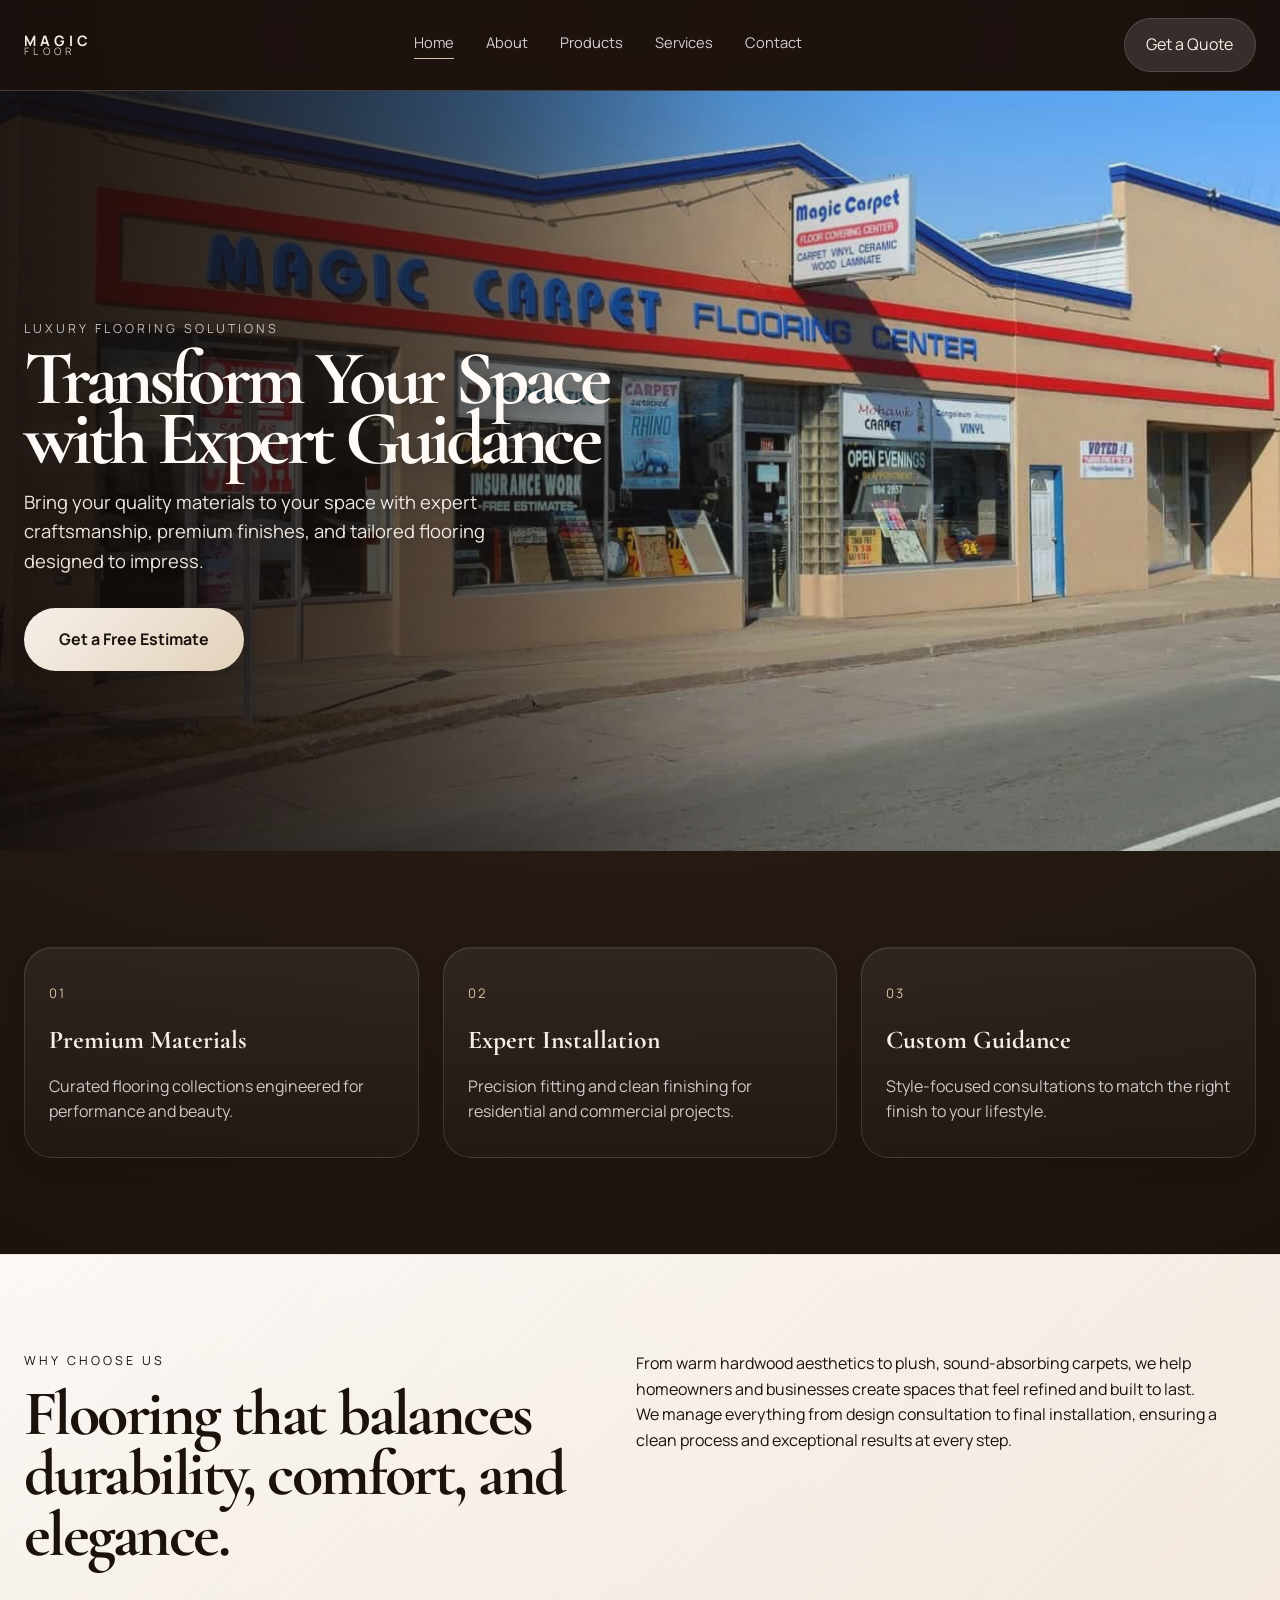
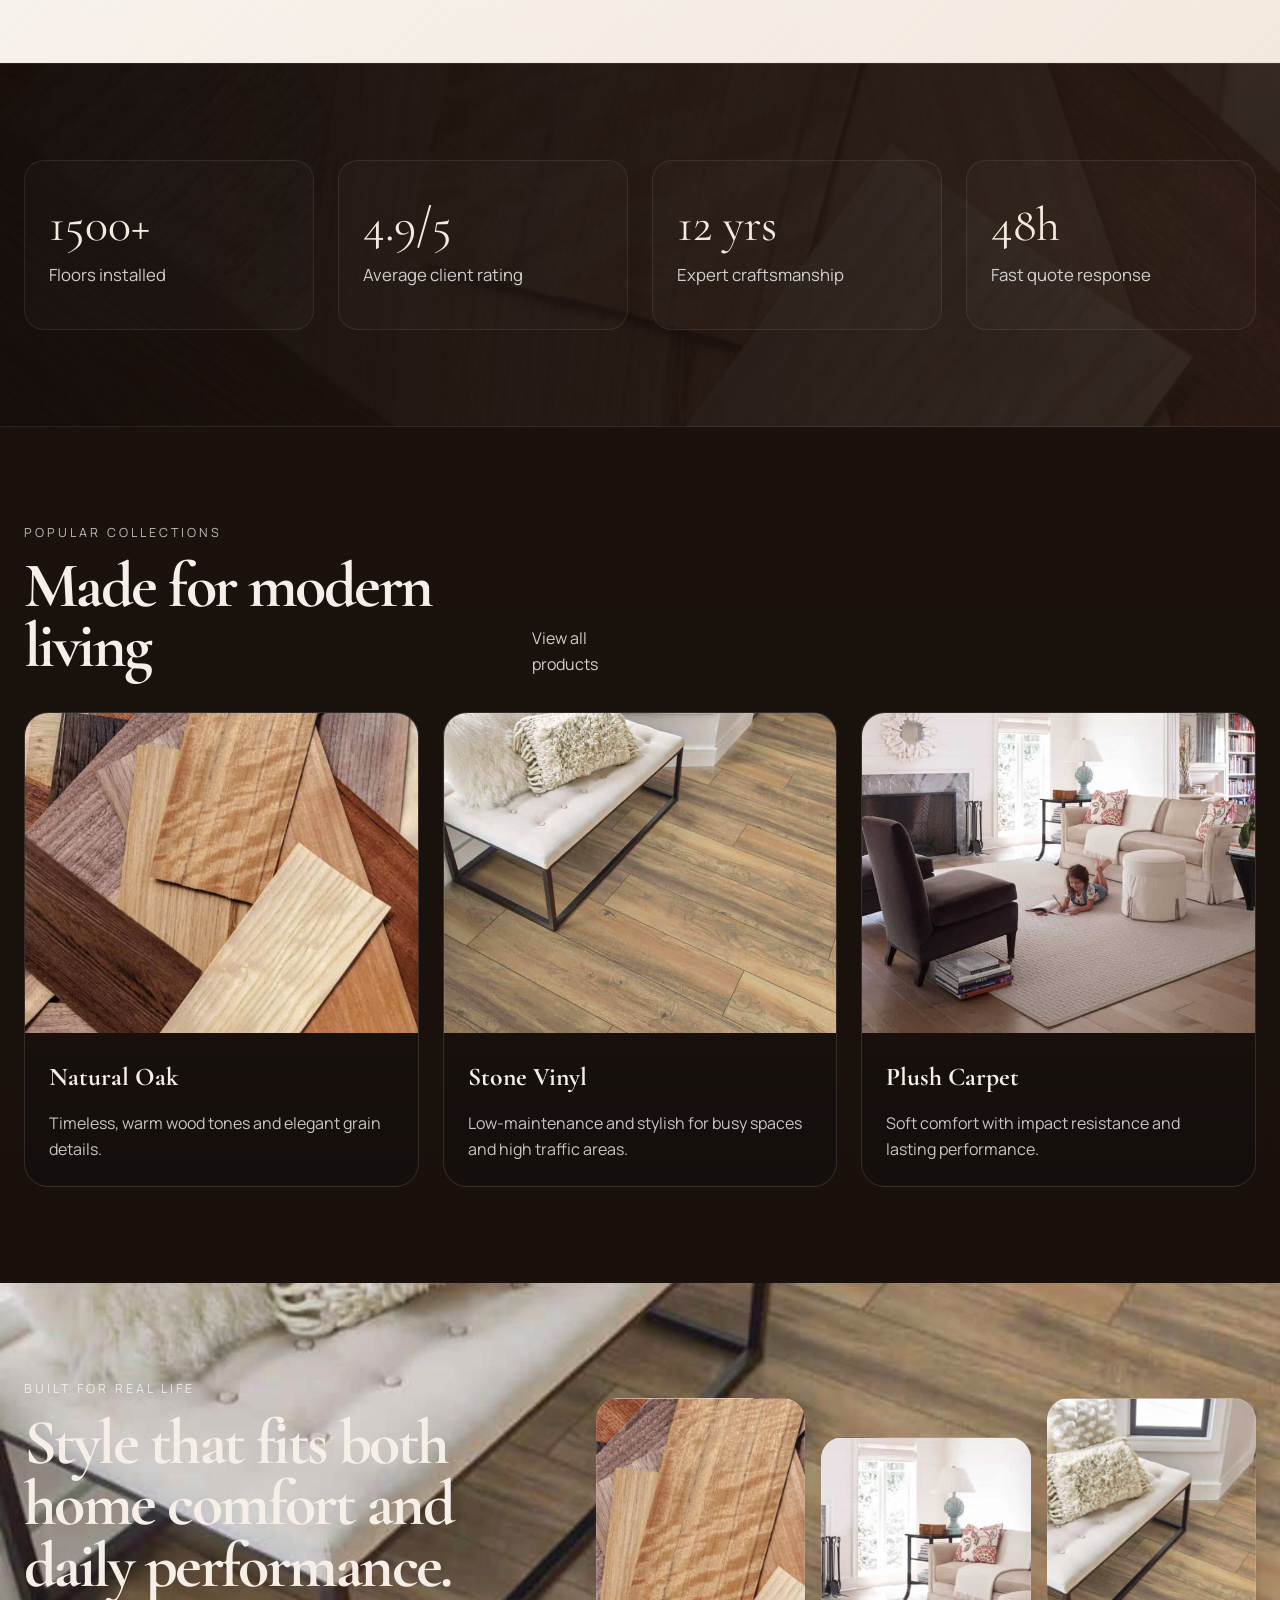
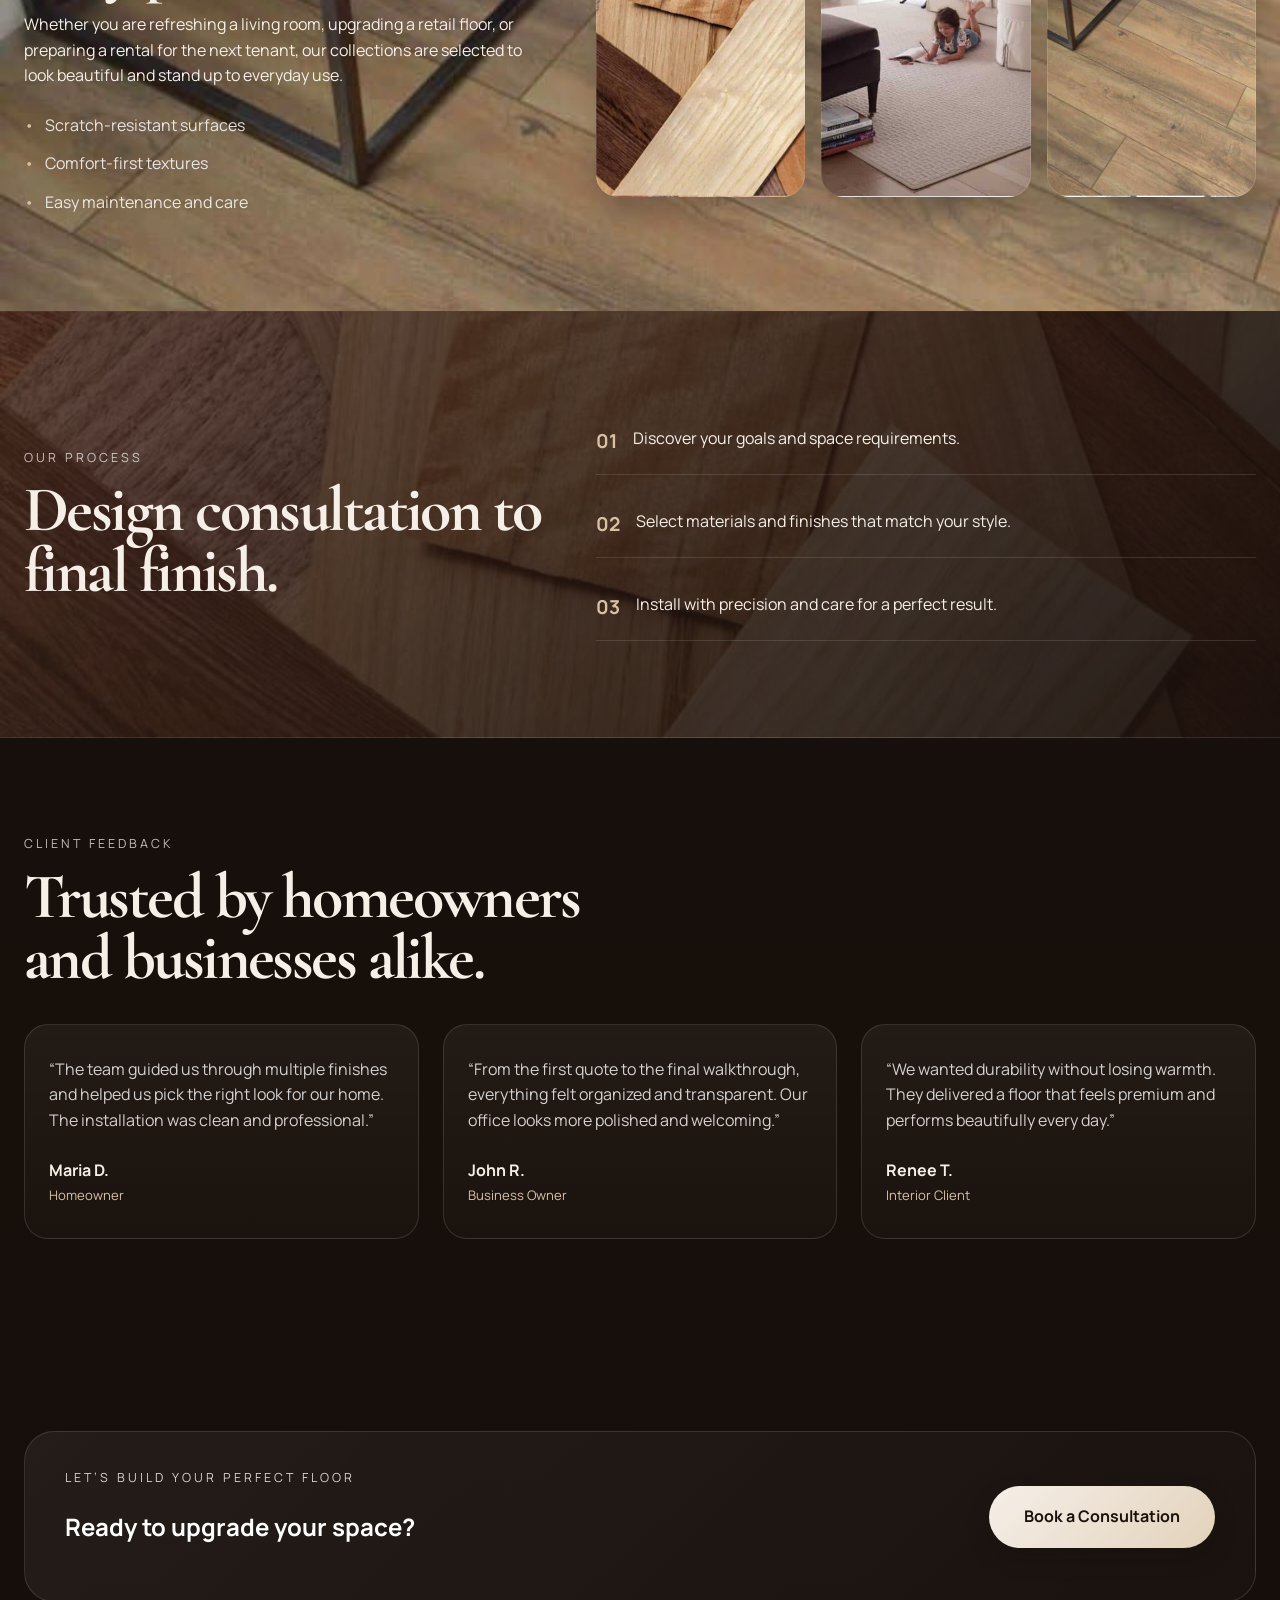
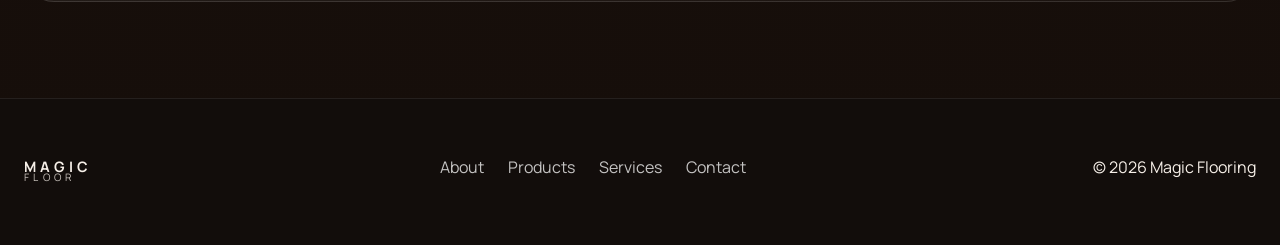
==== commit c3e44bfa: "Update website" ====
--- a/index.html
+++ b/index.html
@@ -41,9 +41,9 @@
         <div class="container hero-grid">
           <div class="hero-copy">
             <p class="eyebrow">Luxury Flooring Solutions</p>
-            <h1>
-              Transform Your Space<br />
-              <span>with Expert Guidance</span>
+            <h1 class="hero-title">
+              <span class="title-line">Transform Your Space</span>
+              <span class="title-line">with Expert Guidance</span>
             </h1>
             <p class="lead">
               Bring your quality materials to your space with expert craftsmanship,
--- a/styles.css
+++ b/styles.css
@@ -220,19 +220,21 @@
   z-index: 2;
   margin: 0;
   font-family: "Cormorant Garamond", serif;
-  font-size: clamp(4.1rem, 7vw, 10rem);
-  line-height: 0.68;
+  font-size: clamp(3.5rem, 6vw, 9.2rem);
+  line-height: 0.7;
   letter-spacing: -0.06em;
   font-weight: 700;
   color: #fffaf5;
   text-shadow: 0 2px 18px rgba(14, 9, 7, 0.55), 0 0 28px rgba(255, 250, 245, 0.18);
-  max-width: 1000px;
-}
-
-.hero-copy h1 span {
-  display: inline-block;
-  margin-top: 0.12rem;
-  font-weight: 600;
+  max-width: 980px;
+  display: flex;
+  flex-direction: column;
+  gap: 0.08em;
+}
+
+.hero-copy .title-line {
+  display: block;
+  font-weight: 700;
 }
 
 .lead {
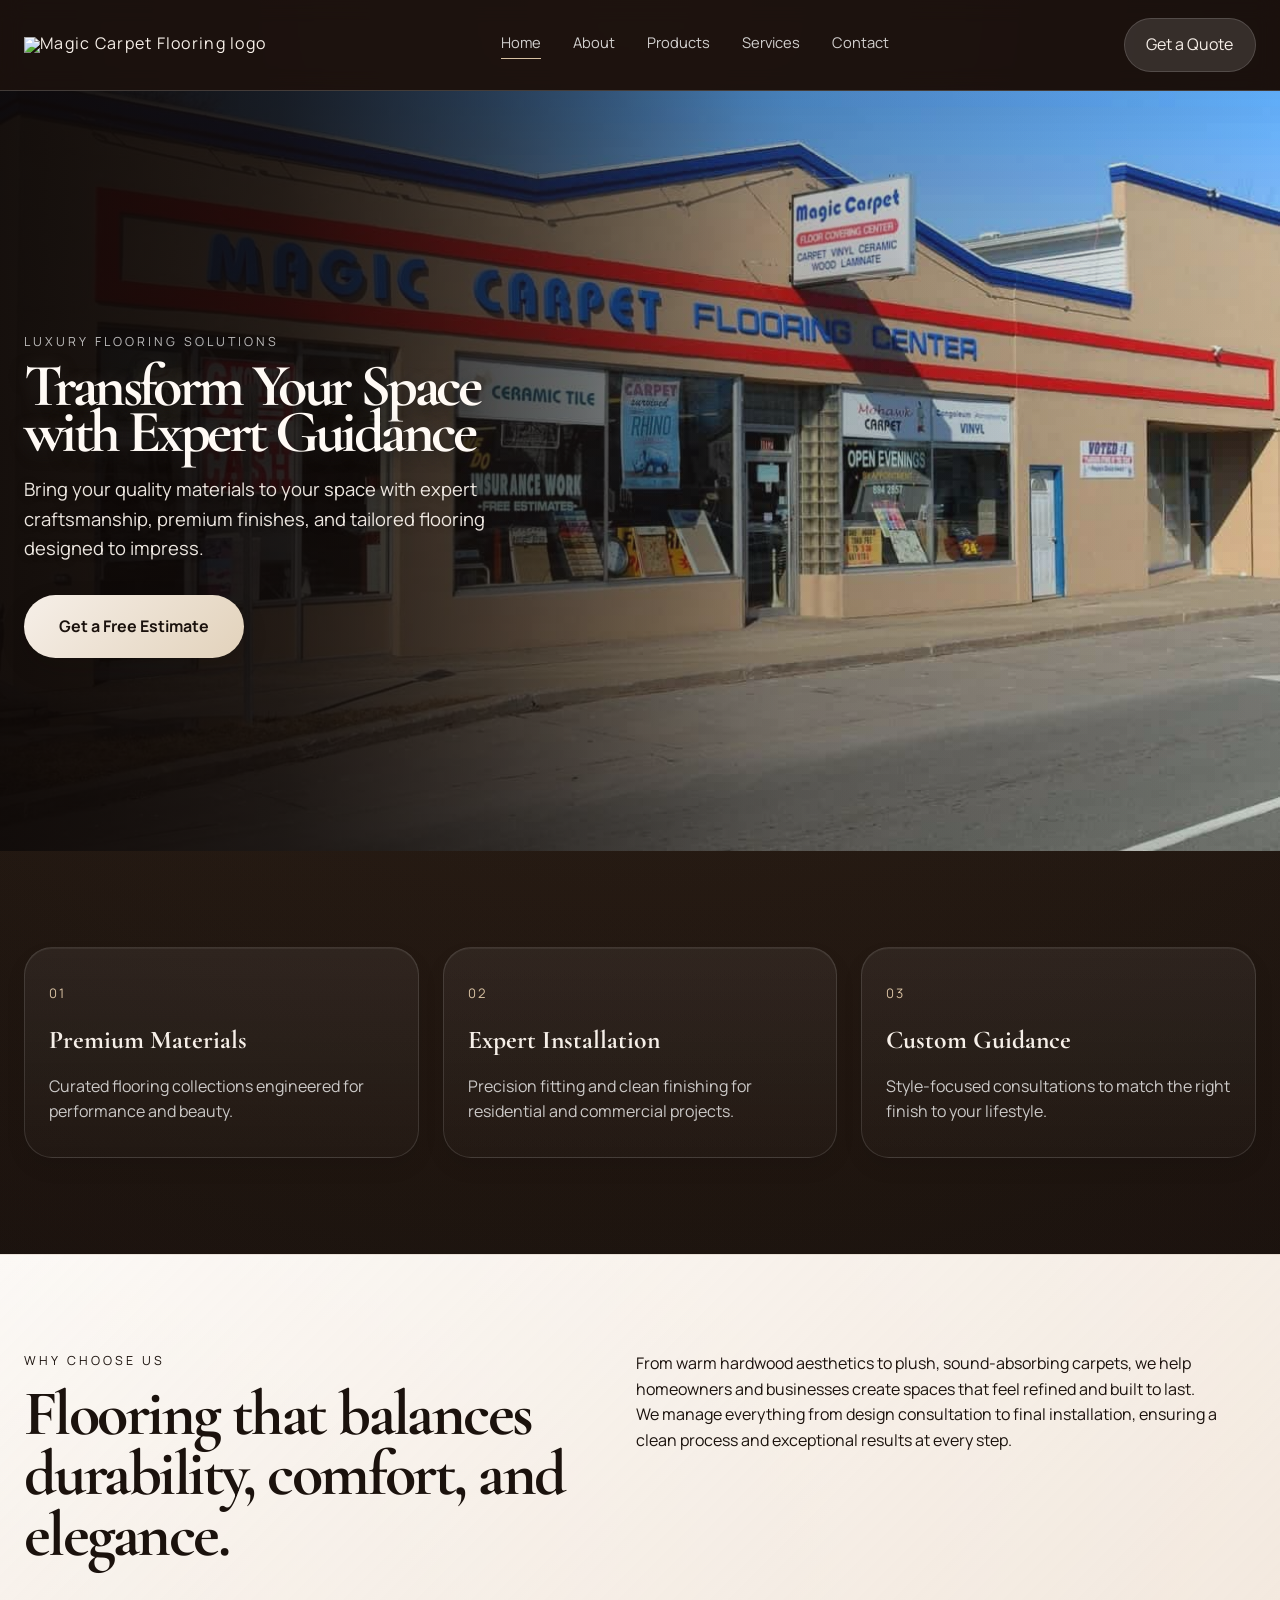
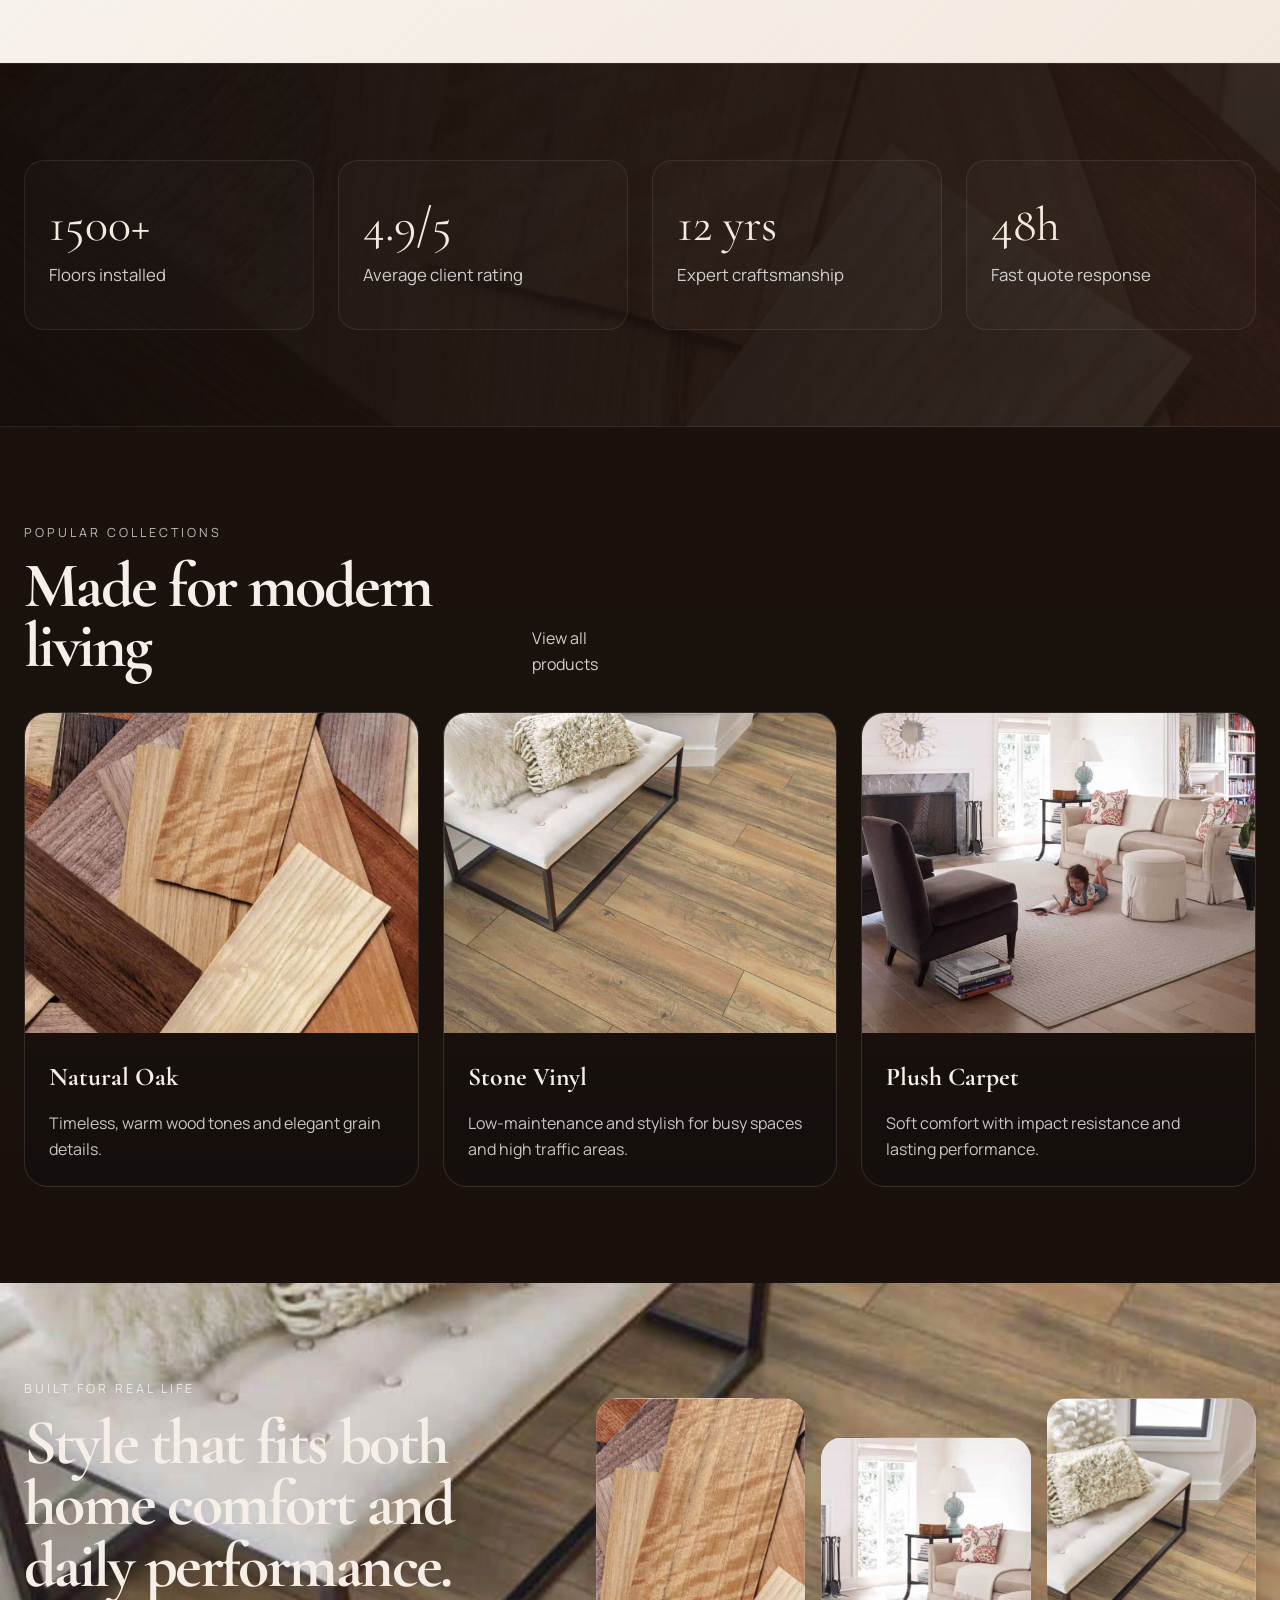
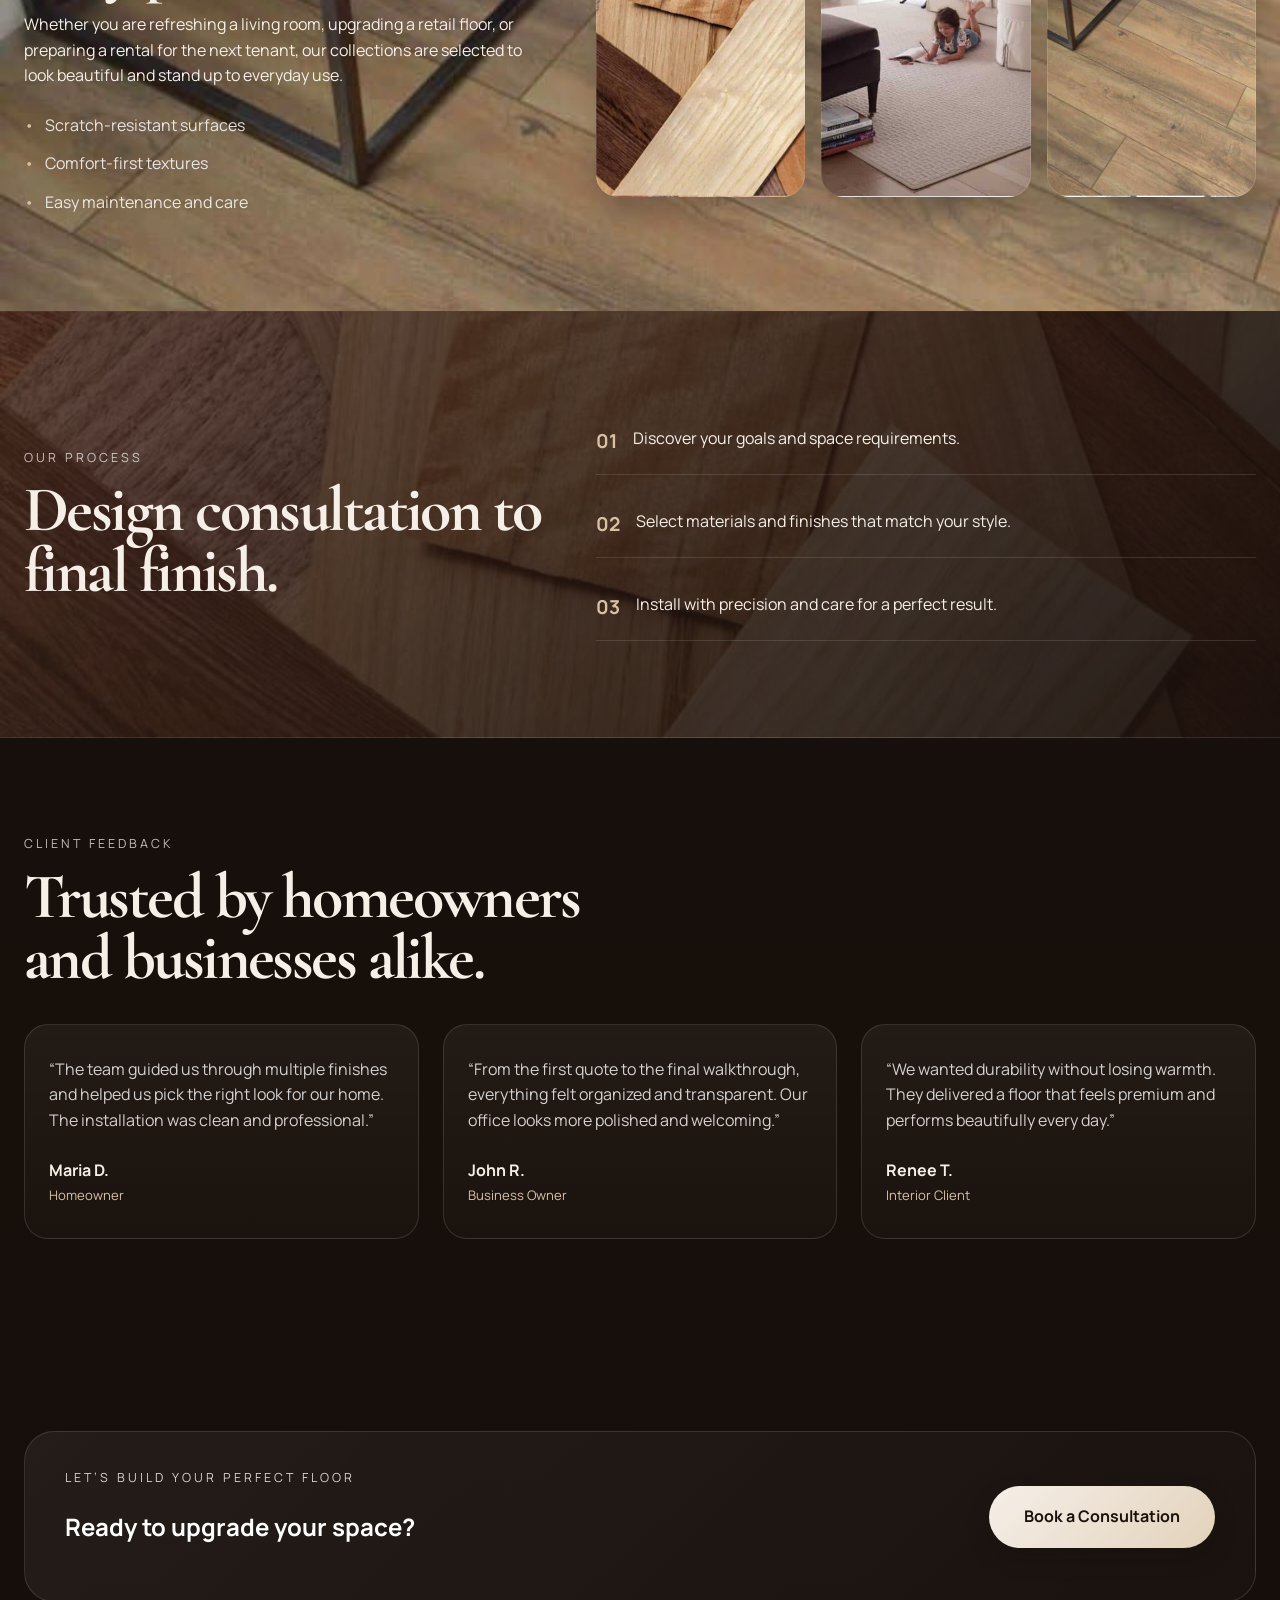
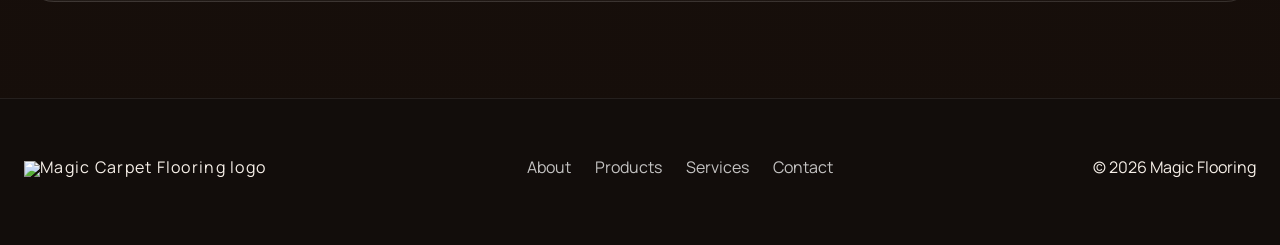
==== commit 3403ff7c: "Update website" ====
--- a/index.html
+++ b/index.html
@@ -20,8 +20,7 @@
     <header class="site-header">
       <div class="container nav-wrap">
         <a href="index.html" class="brand" aria-label="Magic Flooring home">
-          <span class="brand-mark">MAGIC</span>
-          <span class="brand-sub">FLOOR</span>
+          <img src="assets/logo.png" class="brand-logo" alt="Magic Carpet Flooring logo" />
         </a>
 
         <nav class="main-nav" aria-label="Main navigation">
@@ -257,8 +256,7 @@
       <div class="container footer-wrap">
         <div>
           <a href="index.html" class="brand brand--footer">
-            <span class="brand-mark">MAGIC</span>
-            <span class="brand-sub">FLOOR</span>
+            <img src="assets/logo.png" class="brand-logo" alt="Magic Carpet Flooring logo" />
           </a>
         </div>
 
--- a/styles.css
+++ b/styles.css
@@ -196,7 +196,14 @@
   content: "";
   position: absolute;
   inset: 0;
-  background: linear-gradient(90deg, rgba(10, 6, 5, 0.72) 0%, rgba(10, 6, 5, 0.44) 28%, rgba(10, 6, 5, 0.12) 54%, rgba(10, 6, 5, 0) 72%);
+  background: linear-gradient(
+    90deg,
+    rgba(10, 6, 5, 0.86) 0%,
+    rgba(10, 6, 5, 0.74) 22%,
+    rgba(10, 6, 5, 0.48) 40%,
+    rgba(10, 6, 5, 0.18) 62%,
+    rgba(10, 6, 5, 0) 100%
+  );
   pointer-events: none;
 }
 
@@ -220,16 +227,16 @@
   z-index: 2;
   margin: 0;
   font-family: "Cormorant Garamond", serif;
-  font-size: clamp(3.5rem, 6vw, 9.2rem);
+  font-size: clamp(2.8rem, 4.7vw, 7.4rem);
   line-height: 0.7;
   letter-spacing: -0.06em;
   font-weight: 700;
   color: #fffaf5;
-  text-shadow: 0 2px 18px rgba(14, 9, 7, 0.55), 0 0 28px rgba(255, 250, 245, 0.18);
+  text-shadow: 0 4px 16px rgba(0, 0, 0, 0.7), 0 0 22px rgba(255, 245, 235, 0.18);
   max-width: 980px;
   display: flex;
   flex-direction: column;
-  gap: 0.08em;
+  gap: 0.06em;
 }
 
 .hero-copy .title-line {
@@ -717,6 +724,28 @@
 
 .catalog-card > div:last-child {
   padding: 2rem 1.5rem;
+  color: #ffffff;
+}
+
+/* Ensure eyebrow and headings inside catalog cards are readable on dark background */
+.catalog-card .eyebrow--dark {
+  color: rgba(255, 255, 255, 0.75);
+}
+
+.catalog-card h3 {
+  color: #ffffff;
+}
+
+/* Ensure paragraph/subtext inside catalog cards is white */
+.catalog-card p {
+  color: #ffffff;
+}
+
+/* Stronger override for cards inside light sections to prevent earlier rules from darkening text */
+.section--light .catalog-card p,
+.section--light .catalog-card .eyebrow--dark {
+  color: #ffffff !important;
+  opacity: 1 !important;
 }
 
 .services-grid {
@@ -801,18 +830,23 @@
   display: grid;
   gap: 0.45rem;
   font-size: 0.9rem;
-  color: rgba(255, 255, 255, 0.8);
+  color: rgba(17, 12, 10, 0.82);
 }
 
 input,
 select,
 textarea {
   width: 100%;
-  border: 1px solid rgba(255, 255, 255, 0.15);
+  border: 1px solid rgba(17, 12, 10, 0.18);
   border-radius: 14px;
-  background: rgba(255, 255, 255, 0.03);
-  color: var(--text);
+  background: rgba(255, 255, 255, 0.32);
+  color: #120d0b;
   padding: 0.9rem 1rem;
+}
+
+input::placeholder,
+textarea::placeholder {
+  color: rgba(17, 12, 10, 0.52);
 }
 
 textarea {
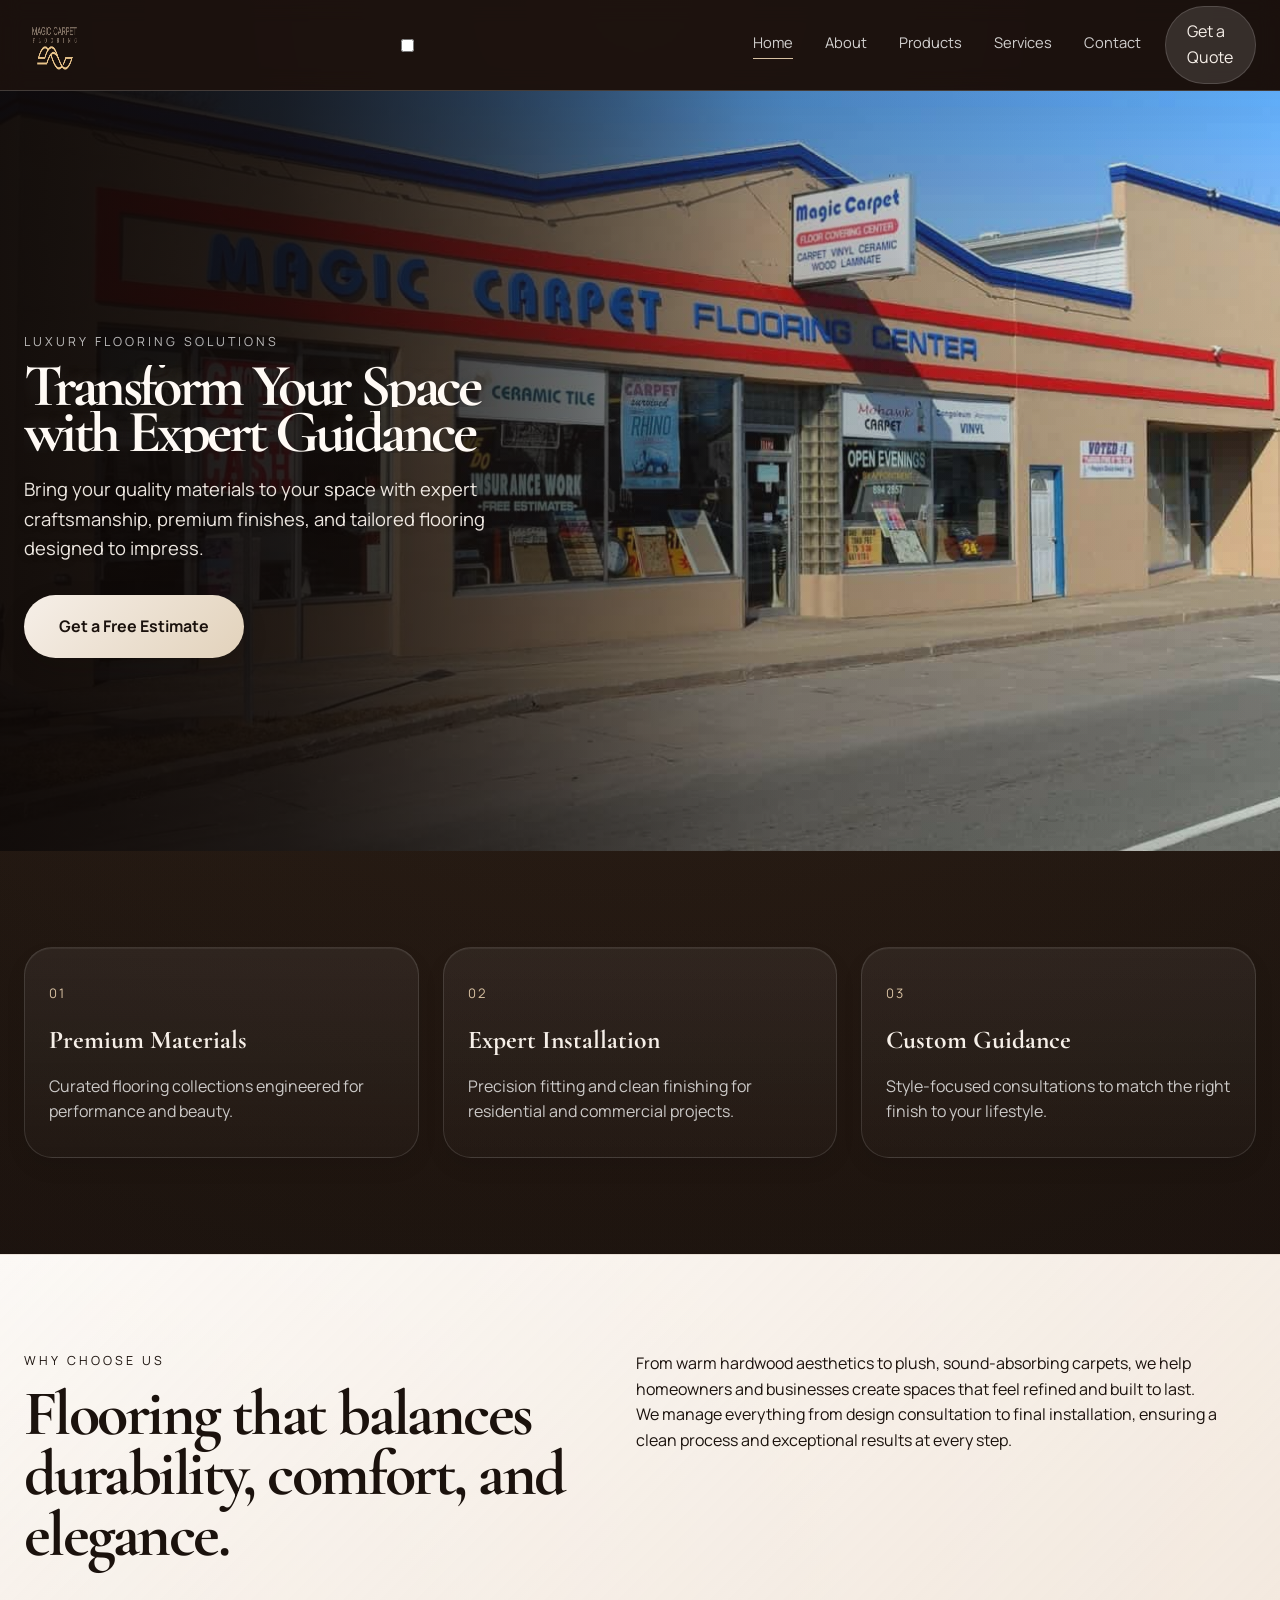
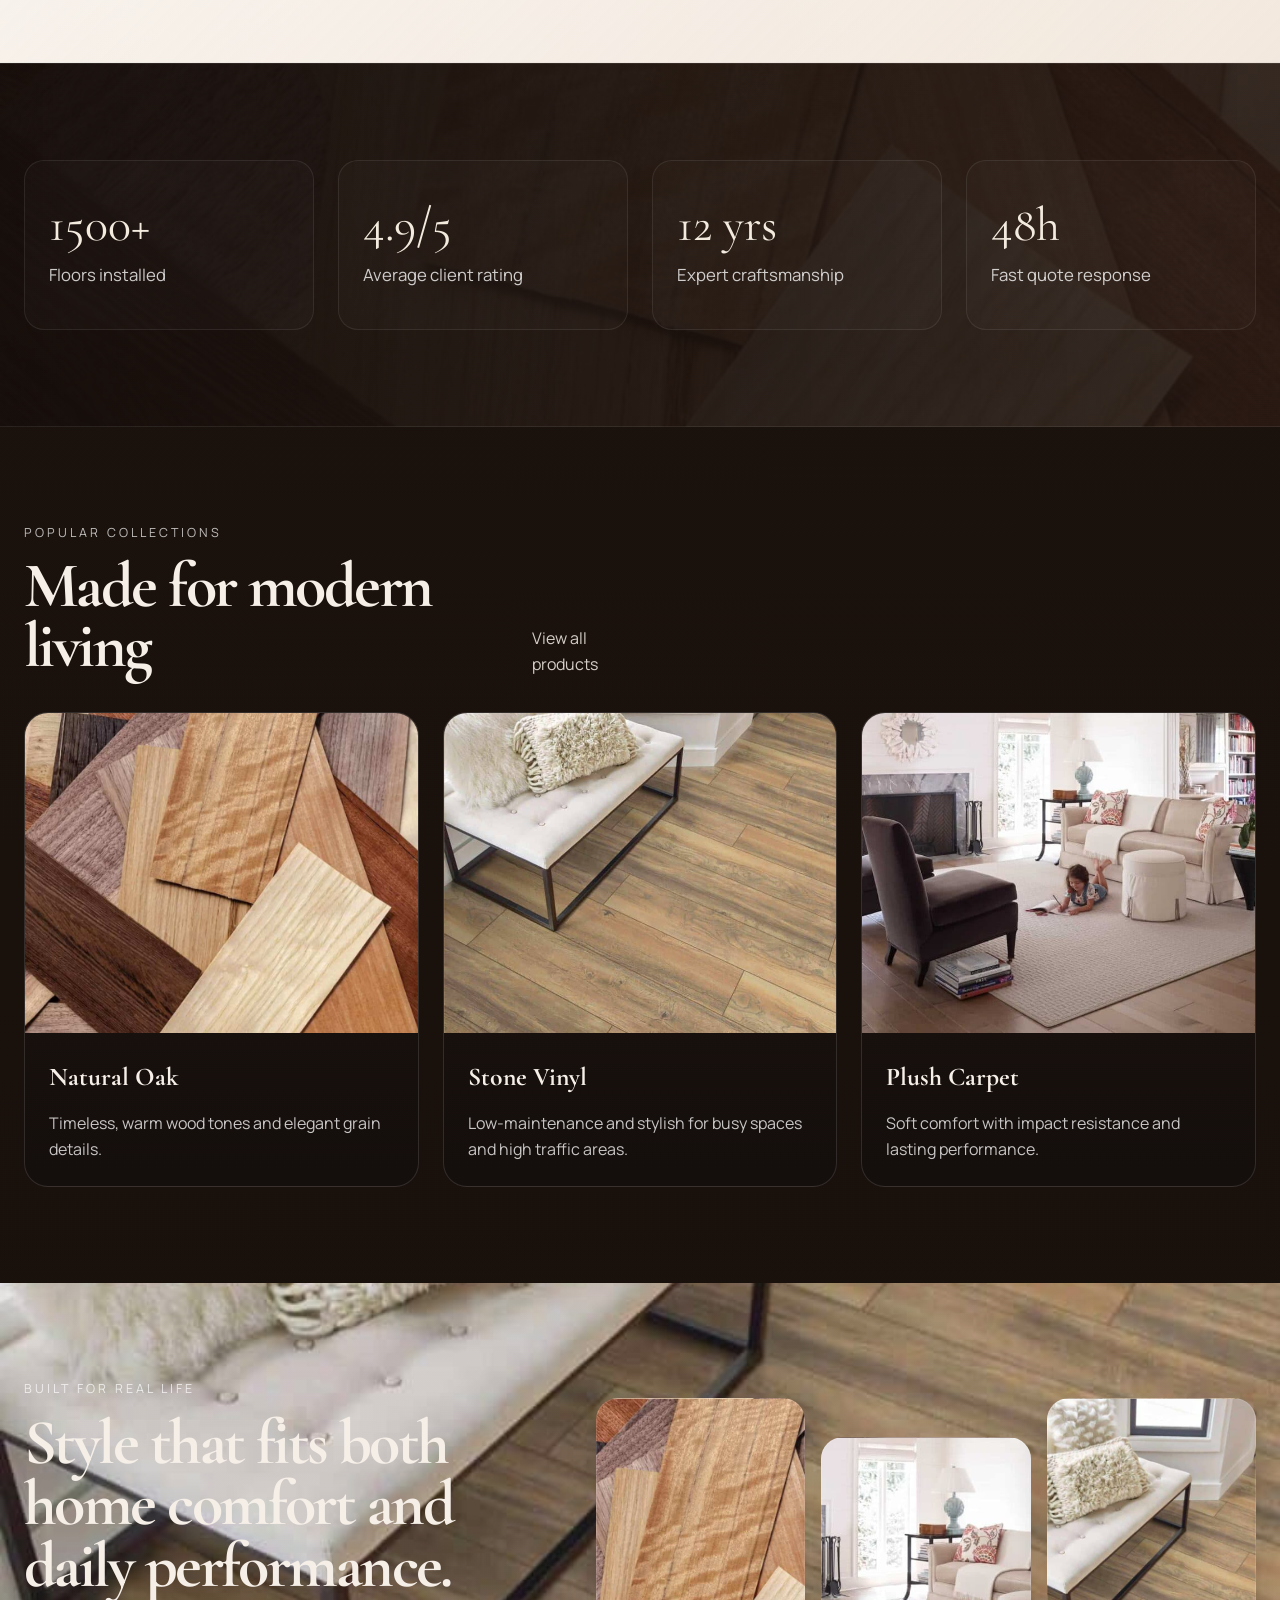
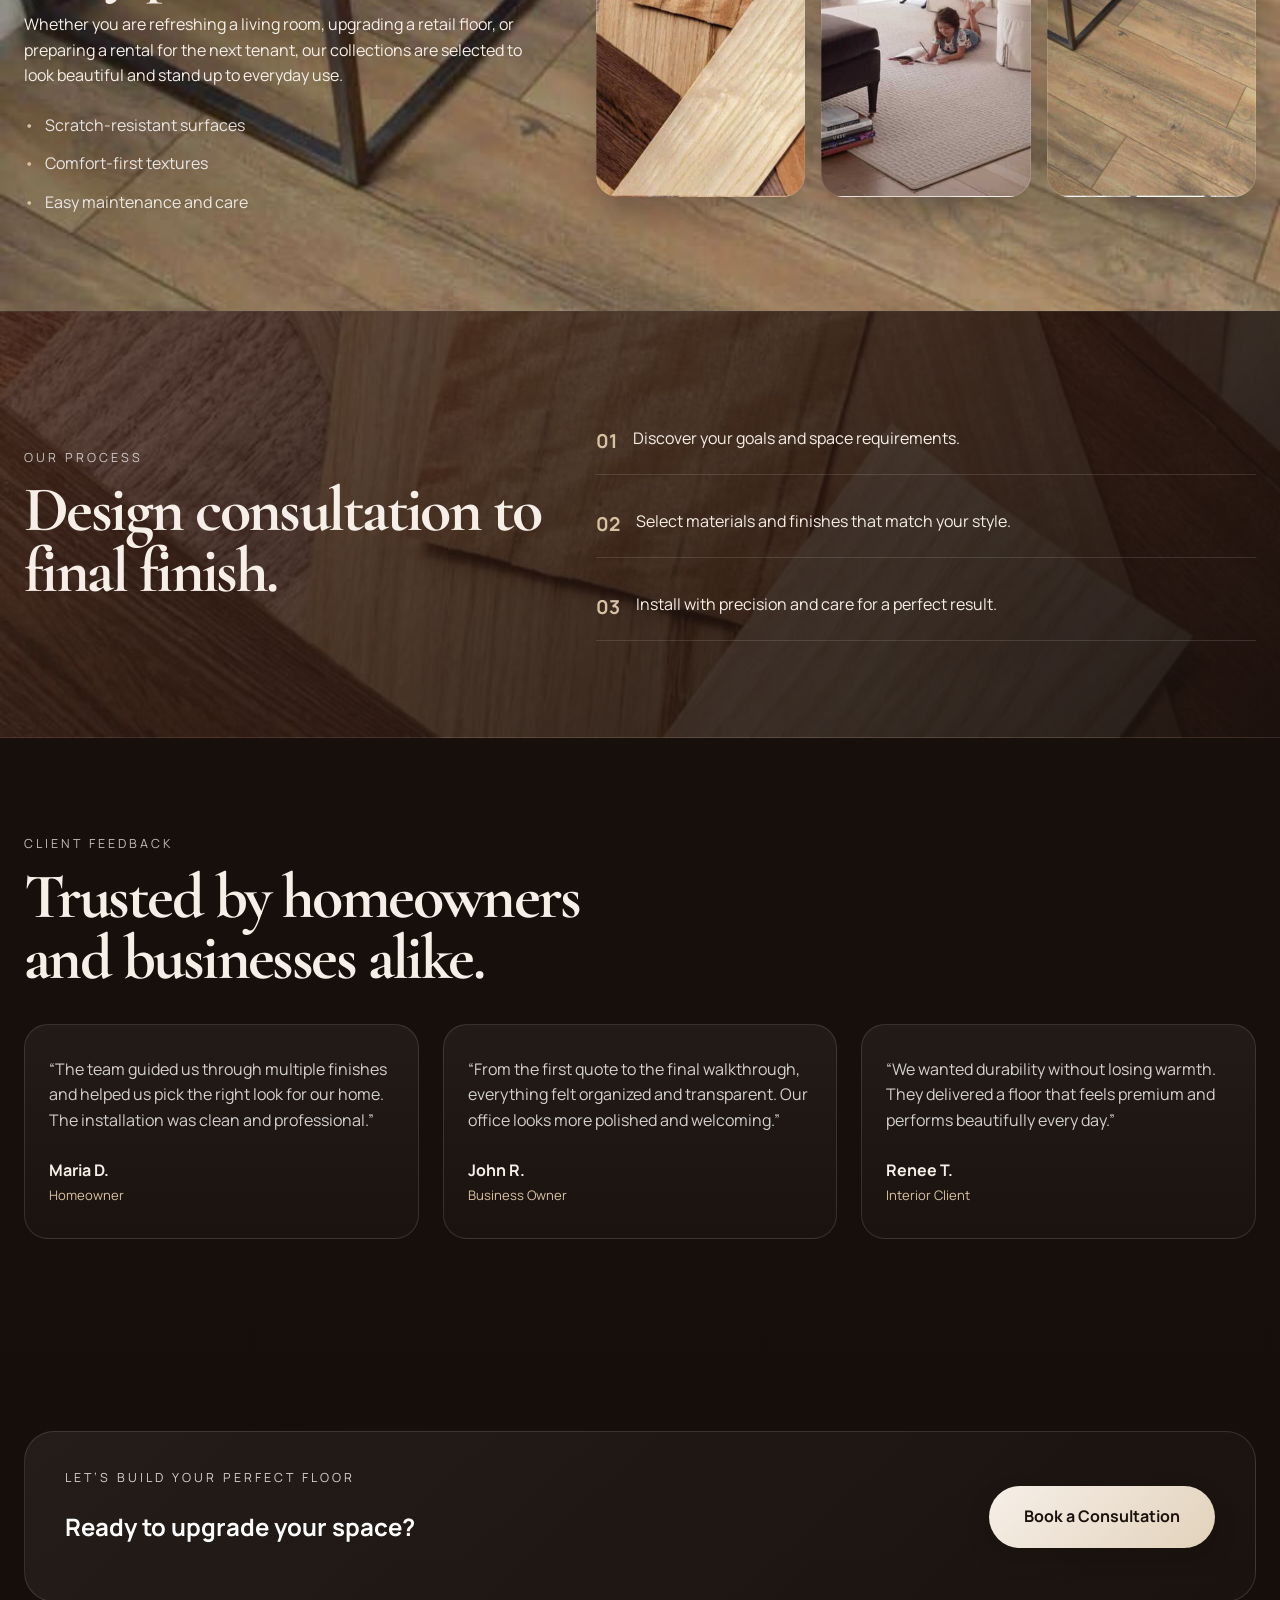
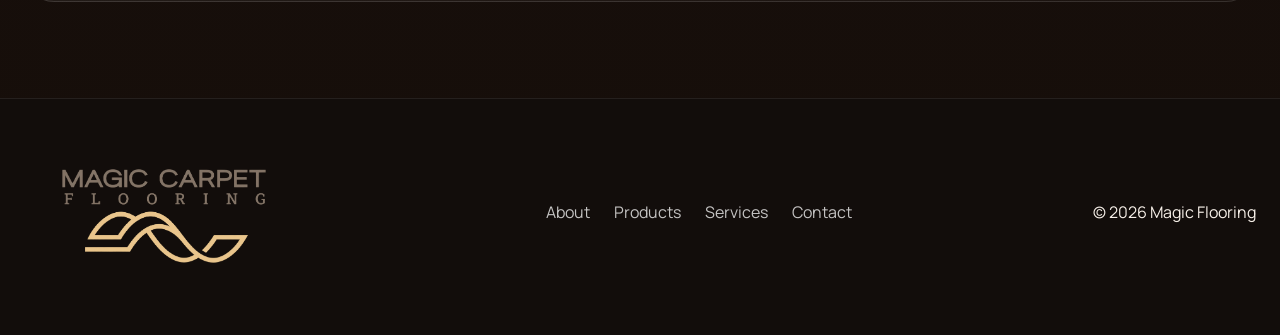
==== commit b5fed0cd: "Update website" ====
--- a/index.html
+++ b/index.html
@@ -23,6 +23,9 @@
           <img src="assets/logo.png" class="brand-logo" alt="Magic Carpet Flooring logo" />
         </a>
 
+        <input id="nav-toggle" class="nav-toggle" type="checkbox" aria-label="Open menu" />
+        <label for="nav-toggle" class="nav-toggle-label" aria-hidden="true"><span></span></label>
+
         <nav class="main-nav" aria-label="Main navigation">
           <a href="index.html" class="active">Home</a>
           <a href="about.html">About</a>
--- a/styles.css
+++ b/styles.css
@@ -85,6 +85,16 @@
   letter-spacing: 0.08em;
 }
 
+.brand-logo {
+  height: 64px;
+  width: auto;
+  display: block;
+}
+
+.brand--footer .brand-logo {
+  height: 140px;
+}
+
 .brand-mark {
   font-size: clamp(0.9rem, 1vw, 1.15rem);
   font-weight: 700;
@@ -239,6 +249,171 @@
   gap: 0.06em;
 }
 
+/* Keep each title line on a single line so the hero stays exactly two lines */
+.hero-title .title-line {
+  white-space: nowrap;
+  overflow: hidden;
+  text-overflow: ellipsis;
+}
+
+/* Responsive: mobile and tablet adjustments */
+@media (max-width: 900px) {
+  .nav-wrap {
+    flex-direction: column;
+    align-items: flex-start;
+    gap: 0.75rem;
+    min-height: auto;
+  }
+
+  .main-nav {
+    display: flex;
+    flex-wrap: wrap;
+    gap: 0.6rem;
+    font-size: 0.95rem;
+  }
+
+  .hero-grid {
+    grid-template-columns: 1fr;
+    min-height: 420px;
+    gap: 1.5rem;
+  }
+
+  .hero-visual {
+    display: none;
+    opacity: 0;
+    pointer-events: none;
+  }
+
+  .hero-copy h1 {
+    font-size: clamp(2rem, 6.5vw, 3.6rem);
+  }
+
+  .hero-title .title-line {
+    white-space: normal;
+  }
+
+  .product-grid,
+  .feature-grid,
+  .showcase-grid,
+  .values-grid {
+    grid-template-columns: 1fr;
+  }
+
+  .catalog-card {
+    grid-template-columns: 1fr;
+    min-height: auto;
+  }
+
+  .catalog-visual {
+    min-height: 180px;
+    background-position: center;
+  }
+
+  .catalog-card > div:last-child {
+    padding: 1rem;
+  }
+
+  .brand-logo {
+    height: 48px;
+  }
+
+  .brand--footer .brand-logo {
+    height: 64px;
+  }
+
+  /* Mobile nav toggle */
+  .nav-toggle {
+    display: none;
+  }
+
+  .nav-toggle-label {
+    display: inline-flex;
+    align-items: center;
+    justify-content: center;
+    width: 44px;
+    height: 44px;
+    border-radius: 8px;
+    background: rgba(255,255,255,0.03);
+    border: 1px solid rgba(255,255,255,0.06);
+    cursor: pointer;
+    margin-left: auto;
+  }
+
+  .nav-toggle-label span {
+    display: block;
+    width: 22px;
+    height: 2px;
+    background: var(--text);
+    position: relative;
+  }
+
+  .nav-toggle-label span::before,
+  .nav-toggle-label span::after {
+    content: '';
+    position: absolute;
+    left: 0;
+    width: 22px;
+    height: 2px;
+    background: var(--text);
+  }
+
+  .nav-toggle-label span::before { top: -7px; }
+  .nav-toggle-label span::after { top: 7px; }
+
+  .main-nav {
+    display: none;
+    width: 100%;
+    flex-direction: column;
+    gap: 0.75rem;
+    margin-top: 0.5rem;
+  }
+
+  .nav-toggle:checked + .nav-toggle-label + .main-nav {
+    display: flex;
+  }
+
+  .main-nav a {
+    padding: 0.5rem 0.25rem;
+  }
+}
+
+@media (max-width: 480px) {
+  .nav-wrap {
+    gap: 0.5rem;
+  }
+
+  .main-nav {
+    gap: 0.5rem;
+    font-size: 0.92rem;
+  }
+
+  .hero-copy h1 {
+    font-size: clamp(1.6rem, 9vw, 2.6rem);
+    line-height: 1;
+  }
+
+  .brand-logo {
+    height: 40px;
+  }
+
+  .brand--footer .brand-logo {
+    height: 80px;
+  }
+
+  .catalog-visual {
+    min-height: 140px;
+  }
+
+  .product-card,
+  .catalog-card {
+    border-radius: 16px;
+  }
+
+  .button--primary {
+    padding: 0.85rem 1.6rem;
+  }
+}
+
 .hero-copy .title-line {
   display: block;
   font-weight: 700;
